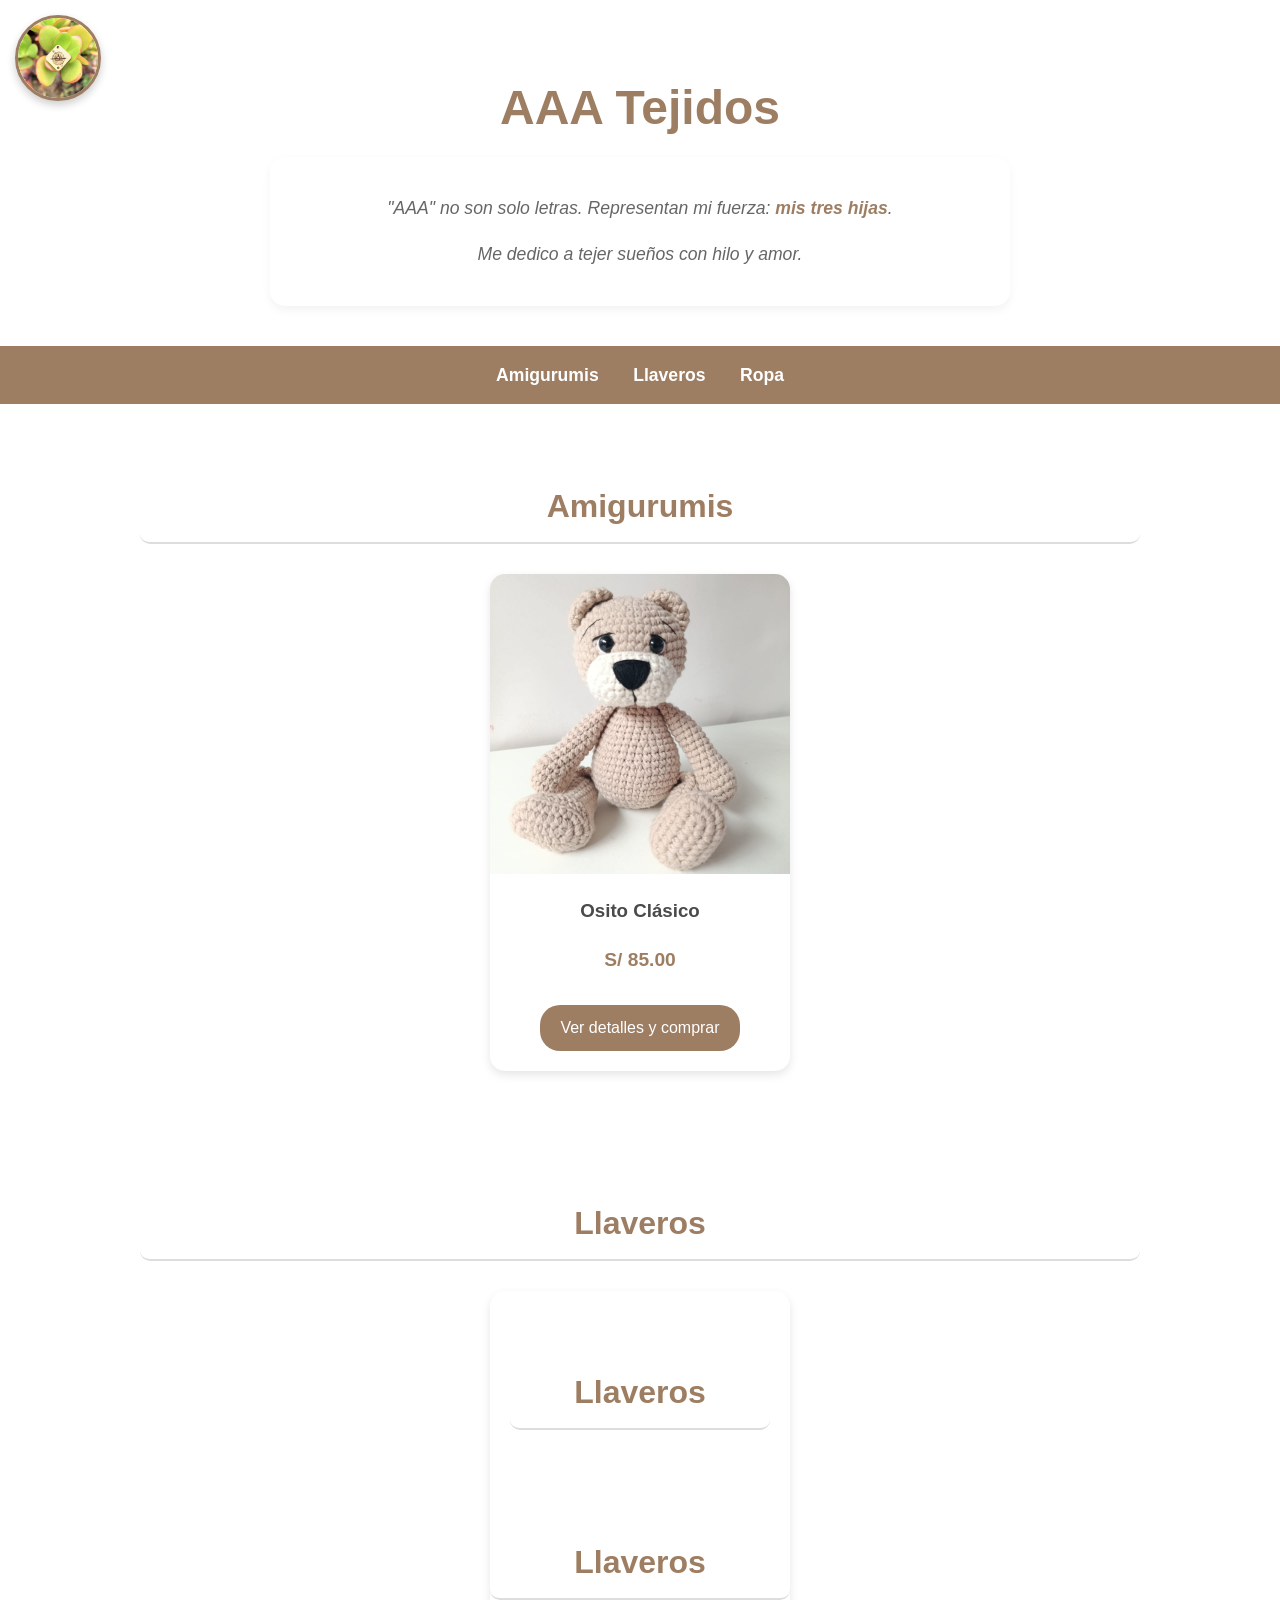
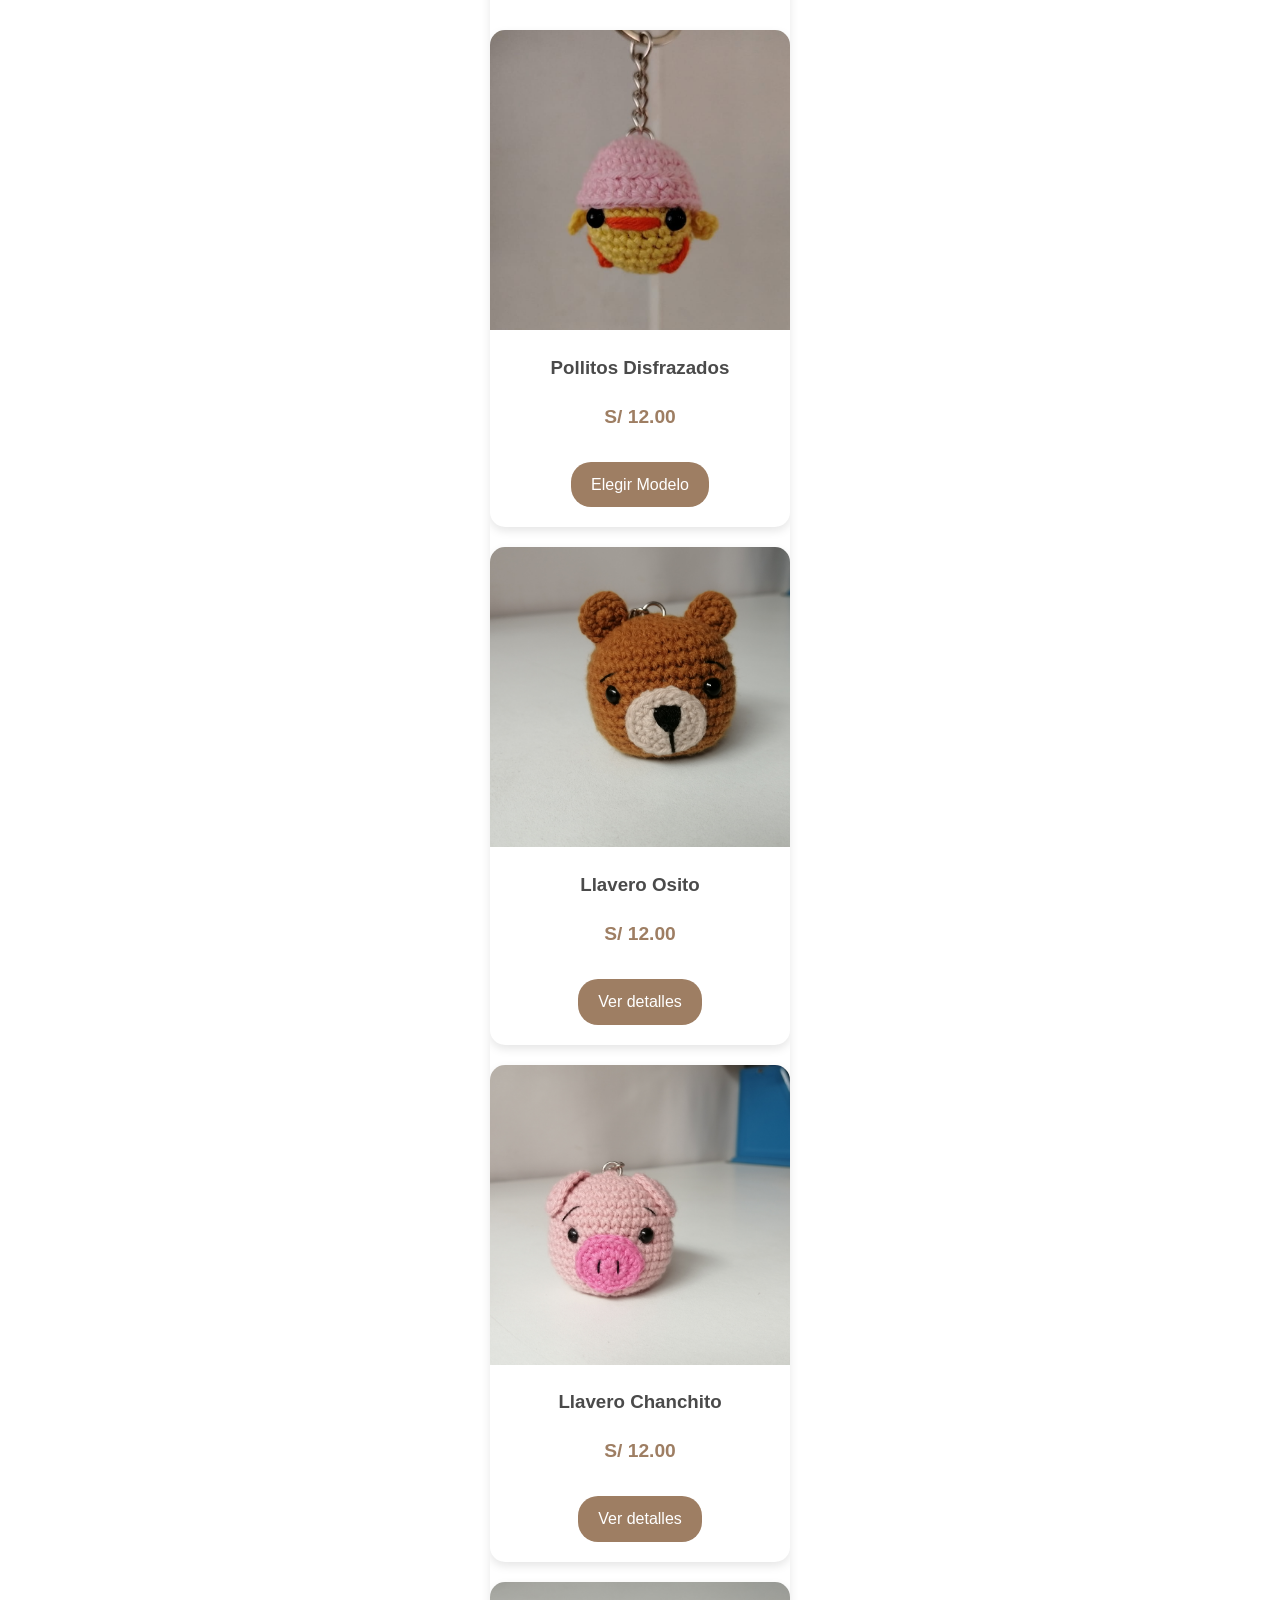
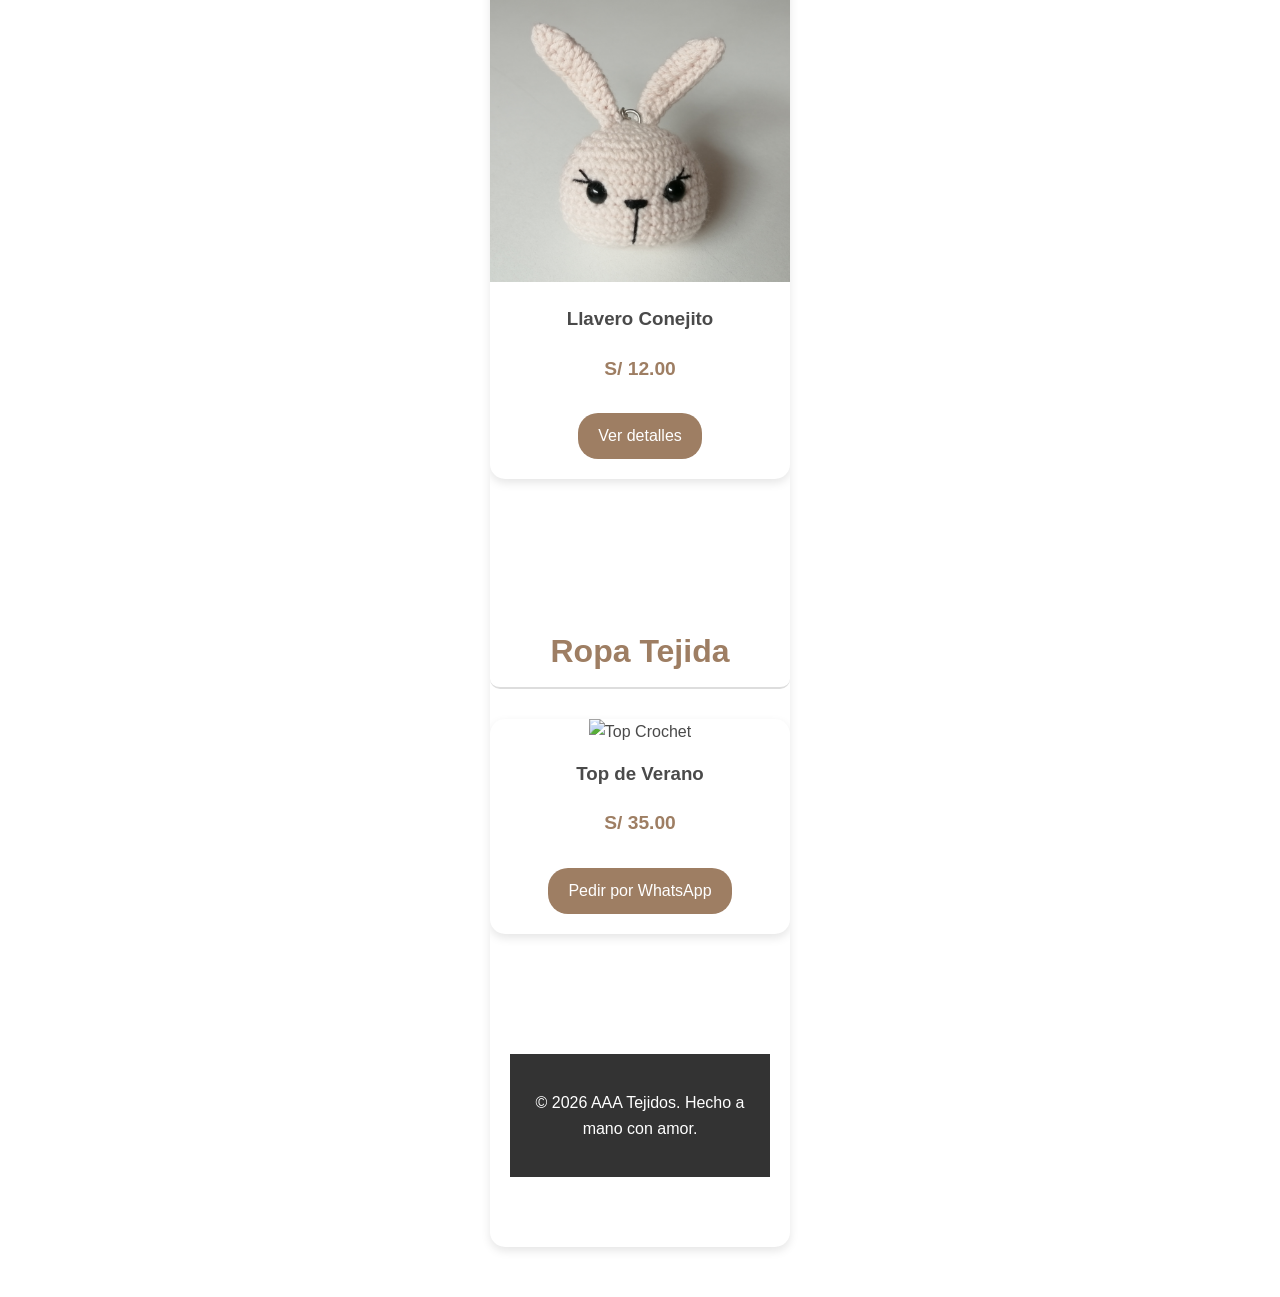
==== index.html @ 2da4986e "Add files via upload" ====
<!DOCTYPE html>
<html lang="es">
<head>
    <meta charset="UTF-8">
    <meta name="viewport" content="width=device-width, initial-scale=1.0">
    <title>AAA Tejidos | Amor en cada punto</title>
    <style>
        :root { --primario: #9e7e63; --texto: #4a4a4a; }
        
        body { 
            font-family: 'Helvetica Neue', Arial, sans-serif; 
            /* FONDO ACTUALIZADO A .jpg */
            background-image: url('fondo.jpg'); 
            background-attachment: fixed;
            background-size: cover;
            background-position: center;
            color: var(--texto); 
            margin: 0; 
            padding: 0; /* Padding 0 para la portada */
            line-height: 1.6; 
        }

        /* LOGO */
        .logo-flotante {
            position: absolute; top: 15px; left: 15px; width: 80px; height: 80px;
            border-radius: 50%; border: 3px solid var(--primario);
            box-shadow: 0 4px 8px rgba(0,0,0,0.2); z-index: 200; background-color: black;
        }
        @media (max-width: 600px) {
            .logo-flotante { position: relative; display: block; margin: 10px auto; top: 0; left: 0; }
        }

        header { text-align: center; padding: 60px 20px 40px 20px; background: rgba(255, 255, 255, 0.9); position: relative; }
        h1 { color: var(--primario); font-size: 3rem; margin-bottom: 10px; margin-top: 10px; }
        
        .historia { max-width: 700px; margin: 0 auto; font-size: 1.1rem; color: #666; font-style: italic; padding: 20px; background-color: white; border-radius: 15px; box-shadow: 0 4px 10px rgba(0,0,0,0.05); }
        .destacado { color: var(--primario); font-weight: bold; }

        nav { background-color: var(--primario); padding: 15px; text-align: center; position: sticky; top: 0; z-index: 100; }
        nav a { color: white; text-decoration: none; margin: 0 15px; font-size: 1.1rem; font-weight: bold; }

        .seccion { padding: 50px 20px; max-width: 1000px; margin: 0 auto; }
        .titulo-seccion { text-align: center; color: var(--primario); font-size: 2rem; margin-bottom: 30px; border-bottom: 2px solid #ddd; padding-bottom: 10px; background-color: rgba(255,255,255,0.8); border-radius: 10px; }

        .grid-productos { display: flex; flex-wrap: wrap; gap: 20px; justify-content: center; }

        .producto {
            background: white; border-radius: 15px; overflow: hidden; width: 300px;
            box-shadow: 0 4px 10px rgba(0,0,0,0.1); text-align: center; padding-bottom: 20px;
            transition: transform 0.3s;
        }
        .producto:hover { transform: translateY(-5px); }
        .producto img { width: 100%; height: 300px; object-fit: cover; cursor: pointer; }
        .producto h3 { margin: 15px 0 5px 0; }
        .precio { color: var(--primario); font-weight: bold; font-size: 1.2rem; }

        .btn-pedir {
            display: inline-block; background-color: var(--primario); color: white;
            padding: 10px 20px; border-radius: 20px; text-decoration: none; margin-top: 10px;
        }
        
        footer { background-color: #333; color: white; text-align: center; padding: 20px; margin-top: 50px; }
    </style>
</head>
<body>

    <header>
        <img src="logo.jpeg" alt="Logo AAA Tejidos" class="logo-flotante">

        <h1>AAA Tejidos</h1>
        <div class="historia">
            <p>"AAA" no son solo letras. Representan mi fuerza: <span class="destacado">mis tres hijas</span>.</p>
            <p>Me dedico a tejer sueños con hilo y amor.</p>
        </div>
    </header>

    <nav>
        <a href="#amigurumis">Amigurumis</a>
        <a href="#llaveros">Llaveros</a>
        <a href="#ropa">Ropa</a>
    </nav>

    <section id="amigurumis" class="seccion">
        <h2 class="titulo-seccion">Amigurumis</h2>
        <div class="grid-productos">
            <div class="producto">
                <a href="osito.html" target="_blank">
                    <img src="foto1.jpeg" alt="Osito Clásico">
                </a>
                <h3>Osito Clásico</h3>
                <p class="precio">S/ 85.00</p>
                <a href="osito.html" target="_blank" class="btn-pedir">Ver detalles y comprar</a>
            </div>
        </div>
    </section>

    <section id="llaveros" class="seccion">
        <h2 class="titulo-seccion">Llaveros</h2>
        <div class="grid-productos">
            <div class="producto">
                <section id="llaveros" class="seccion">
        <h2 class="titulo-seccion">Llaveros</h2>
        <div class="grid-productos">
            
            <section id="llaveros" class="seccion">
        <h2 class="titulo-seccion">Llaveros</h2>
        <div class="grid-productos">
            
            <div class="producto">
                <a href="pollito.html" target="_blank">
                    <img src="pollito1.jpeg" alt="Llaveros Pollitos">
                </a>
                <h3>Pollitos Disfrazados</h3>
                <p class="precio">S/ 12.00</p>
                <a href="pollito.html" target="_blank" class="btn-pedir">Elegir Modelo</a>
            </div>

            <div class="producto">
                <a href="ositollavero.html" target="_blank">
                    <img src="ositollavero1.jpg" alt="Llavero Osito">
                </a>
                <h3>Llavero Osito</h3>
                <p class="precio">S/ 12.00</p>
                <a href="ositollavero.html" target="_blank" class="btn-pedir">Ver detalles</a>
            </div>

            <div class="producto">
                <a href="llaverochanchito.html" target="_blank">
                    <img src="llaverochanchito1.jpg" alt="Llavero Chanchito">
                </a>
                <h3>Llavero Chanchito</h3>
                <p class="precio">S/ 12.00</p>
                <a href="llaverochanchito.html" target="_blank" class="btn-pedir">Ver detalles</a>
            </div>

            <div class="producto">
                <a href="llaveroconejito.html" target="_blank">
                    <img src="llaveroconejito1.jpg" alt="Llavero Conejito">
                </a>
                <h3>Llavero Conejito</h3>
                <p class="precio">S/ 12.00</p>
                <a href="llaveroconejito.html" target="_blank" class="btn-pedir">Ver detalles</a>
            </div>

        </div>
    </section>

    <section id="ropa" class="seccion">
        <h2 class="titulo-seccion">Ropa Tejida</h2>
        <div class="grid-productos">
            <div class="producto">
                <img src="ropa1.jpeg" alt="Top Crochet">
                <h3>Top de Verano</h3>
                <p class="precio">S/ 35.00</p>
                <a href="https://api.whatsapp.com/send?phone=51962318592&text=Hola,%20me%20interesa%20la%20ropa" class="btn-pedir">Pedir por WhatsApp</a>
            </div>
        </div>
    </section>

    <footer>
        <p>&copy; 2026 AAA Tejidos. Hecho a mano con amor.</p>
    </footer>

</body>
</html>
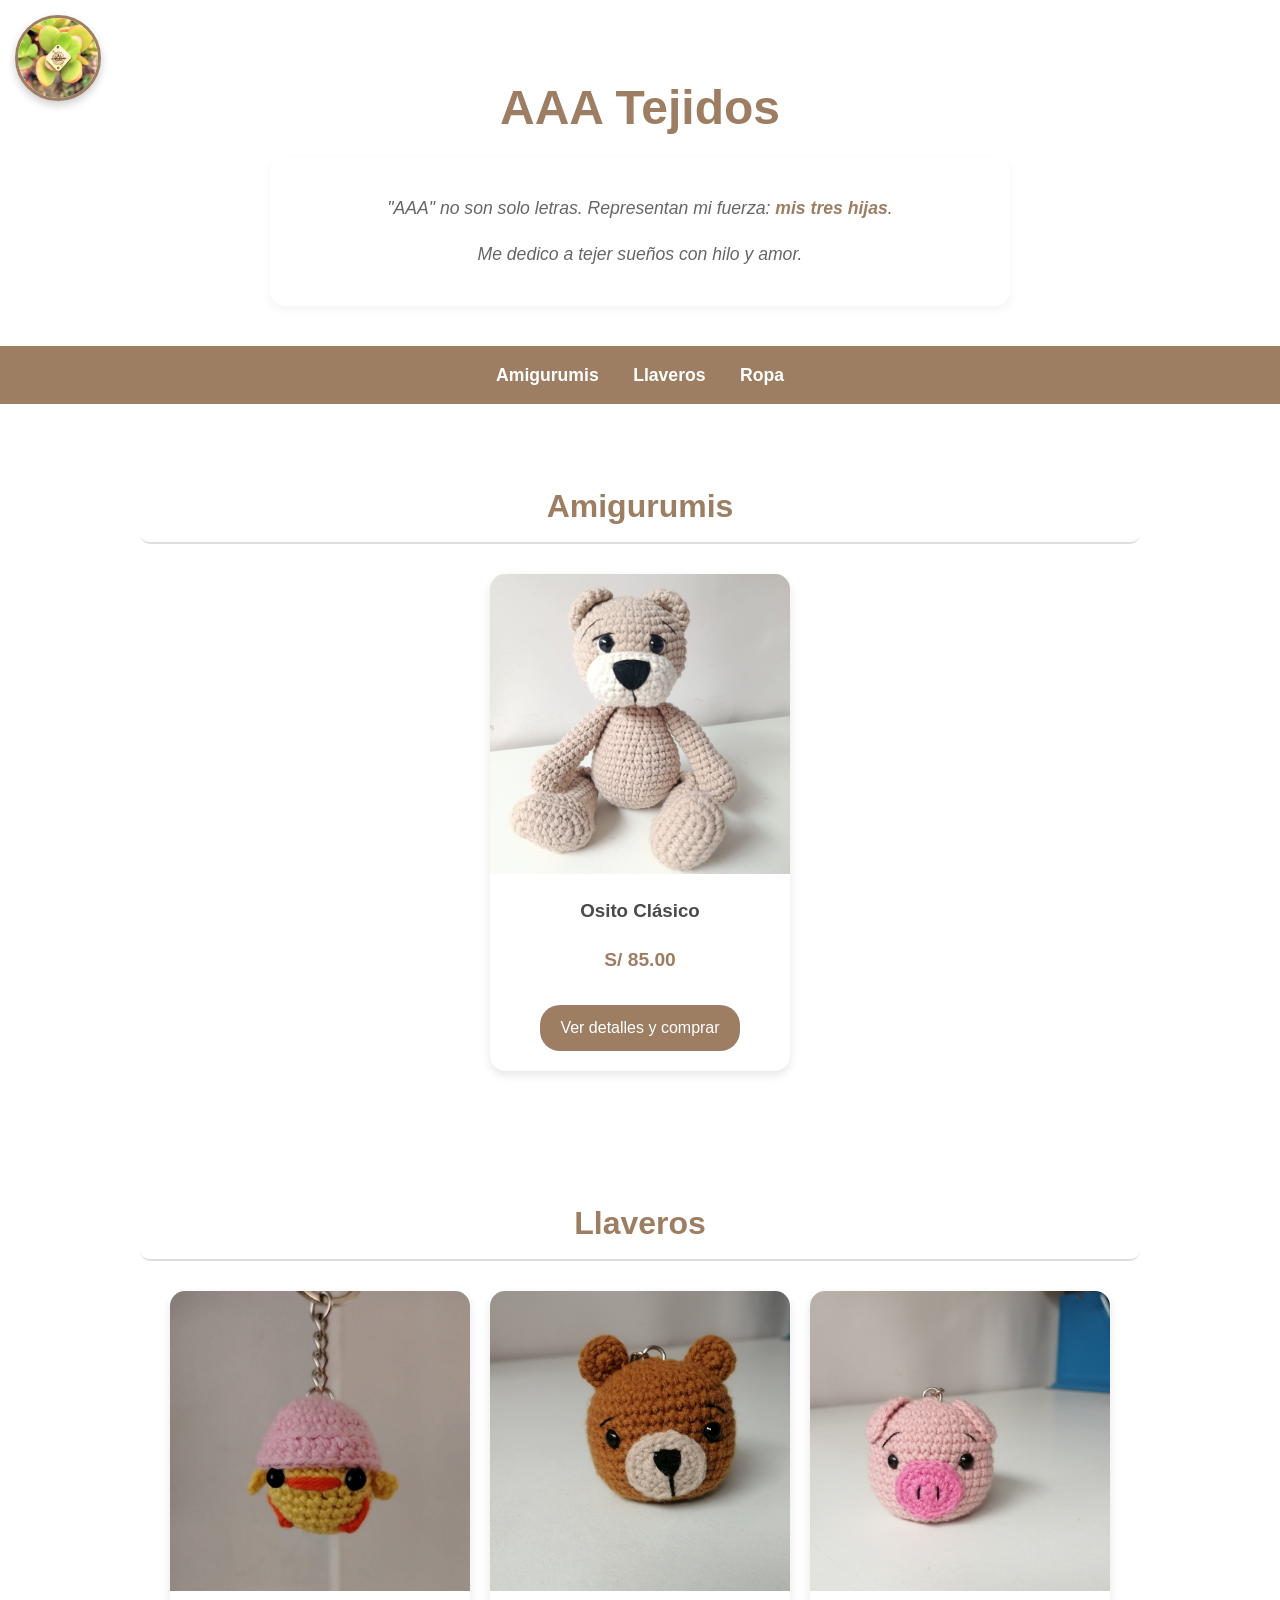
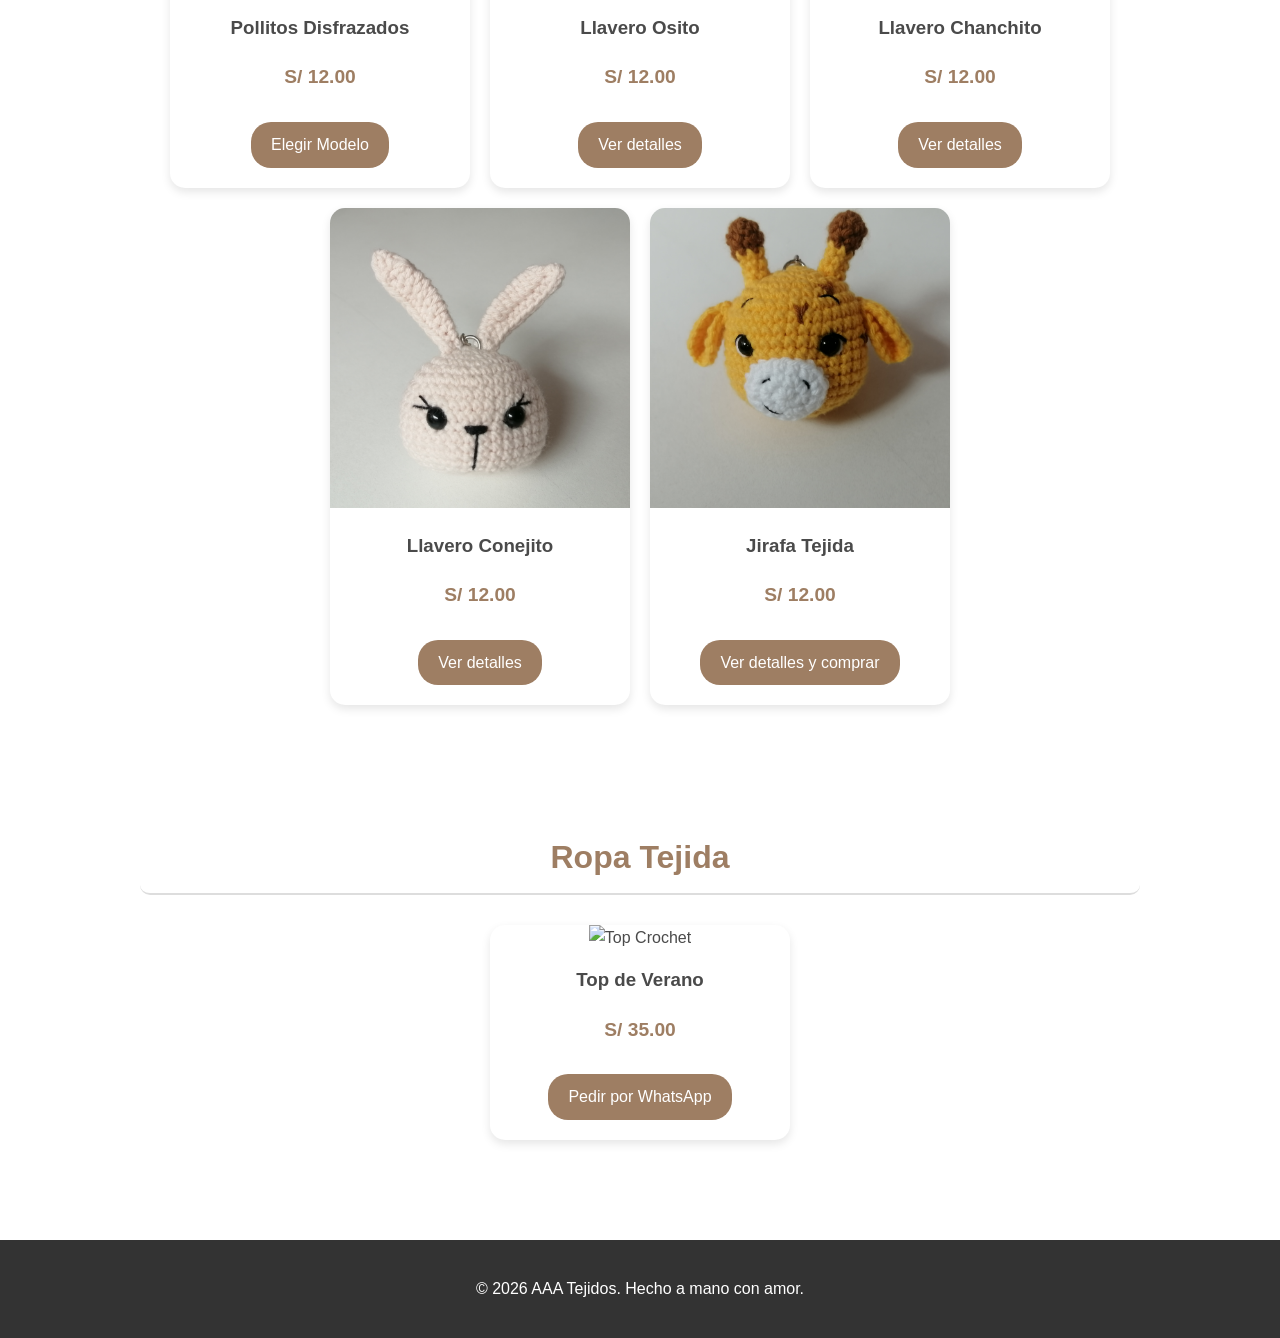
==== commit 6e65b22b: "Add files via upload" ====
--- a/index.html
+++ b/index.html
@@ -9,14 +9,13 @@
         
         body { 
             font-family: 'Helvetica Neue', Arial, sans-serif; 
-            /* FONDO ACTUALIZADO A .jpg */
             background-image: url('fondo.jpg'); 
             background-attachment: fixed;
             background-size: cover;
             background-position: center;
             color: var(--texto); 
             margin: 0; 
-            padding: 0; /* Padding 0 para la portada */
+            padding: 0;
             line-height: 1.6; 
         }
 
@@ -97,14 +96,6 @@
     <section id="llaveros" class="seccion">
         <h2 class="titulo-seccion">Llaveros</h2>
         <div class="grid-productos">
-            <div class="producto">
-                <section id="llaveros" class="seccion">
-        <h2 class="titulo-seccion">Llaveros</h2>
-        <div class="grid-productos">
-            
-            <section id="llaveros" class="seccion">
-        <h2 class="titulo-seccion">Llaveros</h2>
-        <div class="grid-productos">
             
             <div class="producto">
                 <a href="pollito.html" target="_blank">
@@ -142,6 +133,15 @@
                 <a href="llaveroconejito.html" target="_blank" class="btn-pedir">Ver detalles</a>
             </div>
 
+            <div class="producto">
+                <a href="jirafa.html" target="_blank">
+                    <img src="jirafa1.jpg" alt="Jirafa Tejida">
+                </a>
+                <h3>Jirafa Tejida</h3>
+                <p class="precio">S/ 12.00</p>
+                <a href="jirafa.html" target="_blank" class="btn-pedir">Ver detalles y comprar</a>
+            </div>
+
         </div>
     </section>
 
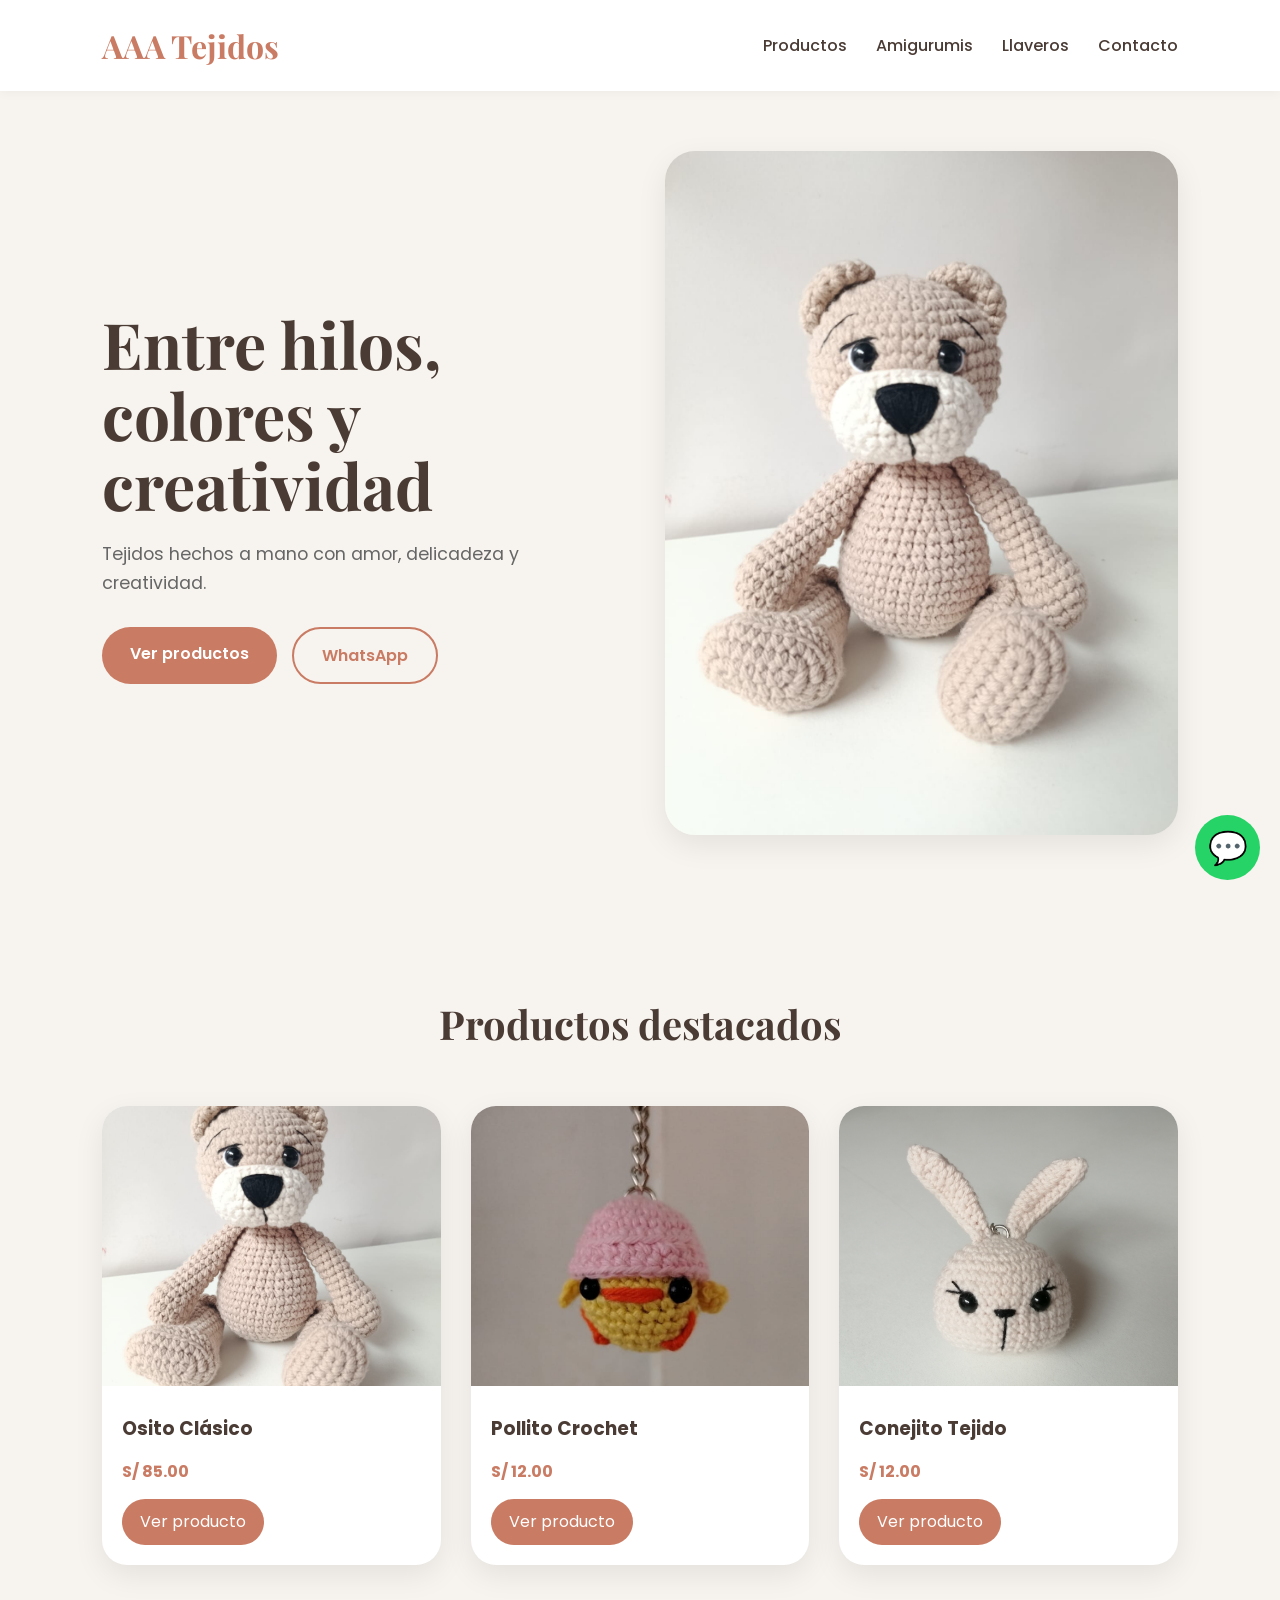
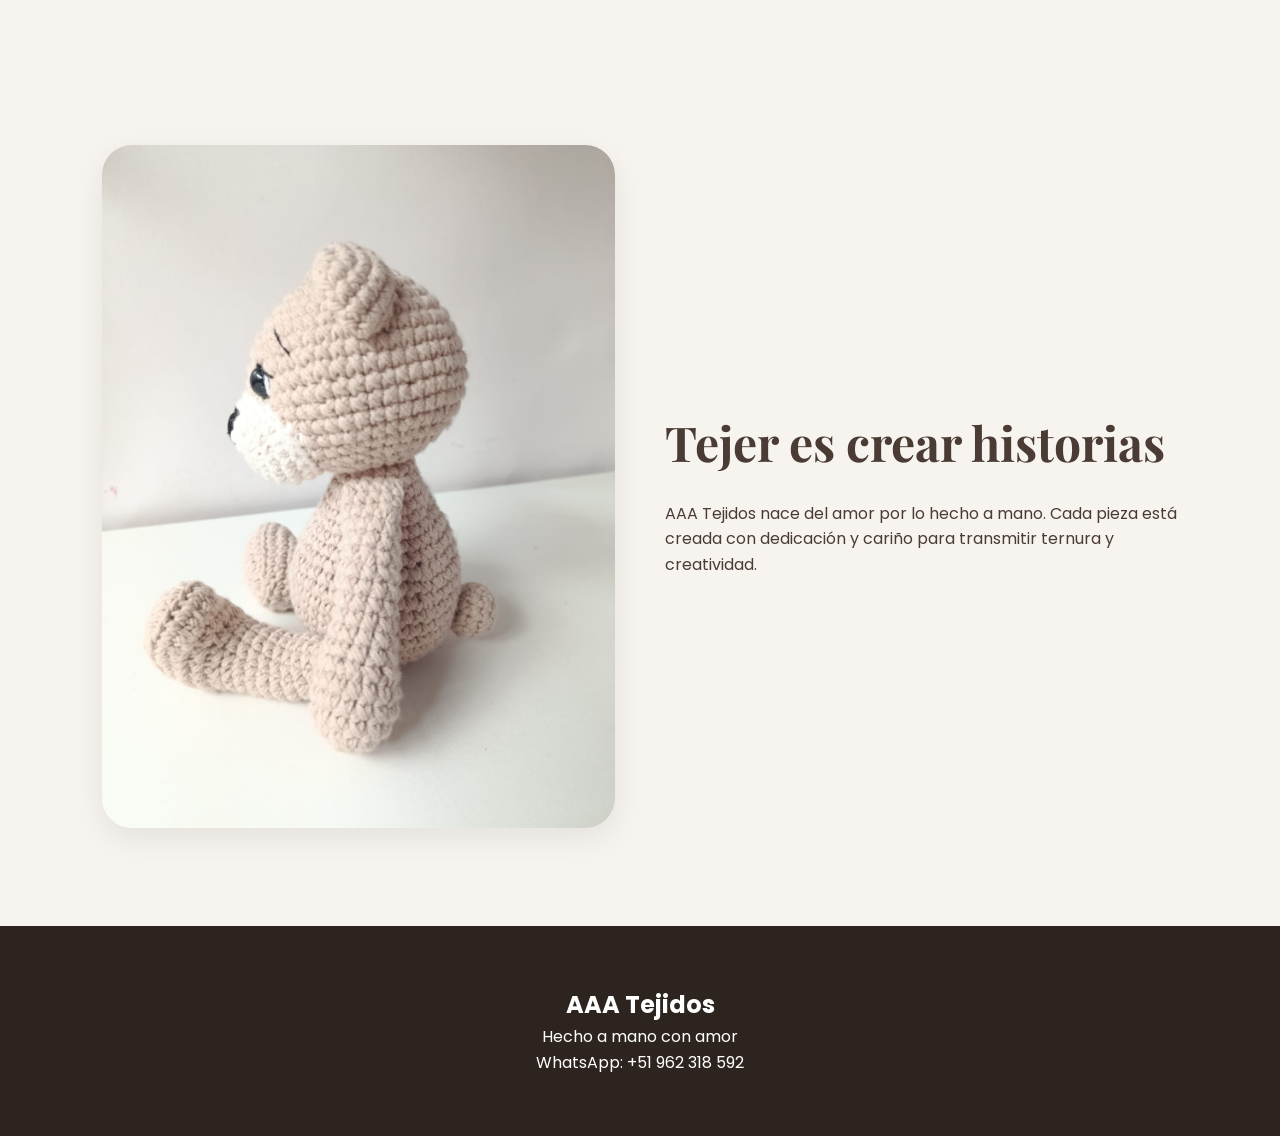
==== commit 93a2270f: "Update index.html Nueva homepage premium" ====
--- a/index.html
+++ b/index.html
@@ -1,165 +1,184 @@
 <!DOCTYPE html>
 <html lang="es">
+
 <head>
-    <meta charset="UTF-8">
-    <meta name="viewport" content="width=device-width, initial-scale=1.0">
-    <title>AAA Tejidos | Amor en cada punto</title>
-    <style>
-        :root { --primario: #9e7e63; --texto: #4a4a4a; }
-        
-        body { 
-            font-family: 'Helvetica Neue', Arial, sans-serif; 
-            background-image: url('fondo.jpg'); 
-            background-attachment: fixed;
-            background-size: cover;
-            background-position: center;
-            color: var(--texto); 
-            margin: 0; 
-            padding: 0;
-            line-height: 1.6; 
-        }
+<meta charset="UTF-8">
+<meta name="viewport" content="width=device-width, initial-scale=1.0">
 
-        /* LOGO */
-        .logo-flotante {
-            position: absolute; top: 15px; left: 15px; width: 80px; height: 80px;
-            border-radius: 50%; border: 3px solid var(--primario);
-            box-shadow: 0 4px 8px rgba(0,0,0,0.2); z-index: 200; background-color: black;
-        }
-        @media (max-width: 600px) {
-            .logo-flotante { position: relative; display: block; margin: 10px auto; top: 0; left: 0; }
-        }
+<title>AAA Tejidos</title>
 
-        header { text-align: center; padding: 60px 20px 40px 20px; background: rgba(255, 255, 255, 0.9); position: relative; }
-        h1 { color: var(--primario); font-size: 3rem; margin-bottom: 10px; margin-top: 10px; }
-        
-        .historia { max-width: 700px; margin: 0 auto; font-size: 1.1rem; color: #666; font-style: italic; padding: 20px; background-color: white; border-radius: 15px; box-shadow: 0 4px 10px rgba(0,0,0,0.05); }
-        .destacado { color: var(--primario); font-weight: bold; }
+<link rel="stylesheet" href="style.css">
 
-        nav { background-color: var(--primario); padding: 15px; text-align: center; position: sticky; top: 0; z-index: 100; }
-        nav a { color: white; text-decoration: none; margin: 0 15px; font-size: 1.1rem; font-weight: bold; }
+</head>
 
-        .seccion { padding: 50px 20px; max-width: 1000px; margin: 0 auto; }
-        .titulo-seccion { text-align: center; color: var(--primario); font-size: 2rem; margin-bottom: 30px; border-bottom: 2px solid #ddd; padding-bottom: 10px; background-color: rgba(255,255,255,0.8); border-radius: 10px; }
-
-        .grid-productos { display: flex; flex-wrap: wrap; gap: 20px; justify-content: center; }
-
-        .producto {
-            background: white; border-radius: 15px; overflow: hidden; width: 300px;
-            box-shadow: 0 4px 10px rgba(0,0,0,0.1); text-align: center; padding-bottom: 20px;
-            transition: transform 0.3s;
-        }
-        .producto:hover { transform: translateY(-5px); }
-        .producto img { width: 100%; height: 300px; object-fit: cover; cursor: pointer; }
-        .producto h3 { margin: 15px 0 5px 0; }
-        .precio { color: var(--primario); font-weight: bold; font-size: 1.2rem; }
-
-        .btn-pedir {
-            display: inline-block; background-color: var(--primario); color: white;
-            padding: 10px 20px; border-radius: 20px; text-decoration: none; margin-top: 10px;
-        }
-        
-        footer { background-color: #333; color: white; text-align: center; padding: 20px; margin-top: 50px; }
-    </style>
-</head>
 <body>
 
-    <header>
-        <img src="logo.jpeg" alt="Logo AAA Tejidos" class="logo-flotante">
+<header>
 
-        <h1>AAA Tejidos</h1>
-        <div class="historia">
-            <p>"AAA" no son solo letras. Representan mi fuerza: <span class="destacado">mis tres hijas</span>.</p>
-            <p>Me dedico a tejer sueños con hilo y amor.</p>
-        </div>
-    </header>
+<div class="logo">
+AAA Tejidos
+</div>
 
-    <nav>
-        <a href="#amigurumis">Amigurumis</a>
-        <a href="#llaveros">Llaveros</a>
-        <a href="#ropa">Ropa</a>
-    </nav>
+<nav>
+<a href="#productos">Productos</a>
+<a href="#amigurumis">Amigurumis</a>
+<a href="#llaveros">Llaveros</a>
+<a href="#contacto">Contacto</a>
+</nav>
 
-    <section id="amigurumis" class="seccion">
-        <h2 class="titulo-seccion">Amigurumis</h2>
-        <div class="grid-productos">
-            <div class="producto">
-                <a href="osito.html" target="_blank">
-                    <img src="foto1.jpeg" alt="Osito Clásico">
-                </a>
-                <h3>Osito Clásico</h3>
-                <p class="precio">S/ 85.00</p>
-                <a href="osito.html" target="_blank" class="btn-pedir">Ver detalles y comprar</a>
-            </div>
-        </div>
-    </section>
+</header>
 
-    <section id="llaveros" class="seccion">
-        <h2 class="titulo-seccion">Llaveros</h2>
-        <div class="grid-productos">
-            
-            <div class="producto">
-                <a href="pollito.html" target="_blank">
-                    <img src="pollito1.jpeg" alt="Llaveros Pollitos">
-                </a>
-                <h3>Pollitos Disfrazados</h3>
-                <p class="precio">S/ 12.00</p>
-                <a href="pollito.html" target="_blank" class="btn-pedir">Elegir Modelo</a>
-            </div>
+<section class="hero">
 
-            <div class="producto">
-                <a href="ositollavero.html" target="_blank">
-                    <img src="ositollavero1.jpg" alt="Llavero Osito">
-                </a>
-                <h3>Llavero Osito</h3>
-                <p class="precio">S/ 12.00</p>
-                <a href="ositollavero.html" target="_blank" class="btn-pedir">Ver detalles</a>
-            </div>
+<div class="hero-text">
 
-            <div class="producto">
-                <a href="llaverochanchito.html" target="_blank">
-                    <img src="llaverochanchito1.jpg" alt="Llavero Chanchito">
-                </a>
-                <h3>Llavero Chanchito</h3>
-                <p class="precio">S/ 12.00</p>
-                <a href="llaverochanchito.html" target="_blank" class="btn-pedir">Ver detalles</a>
-            </div>
+<h1>
+Entre hilos,<br>
+colores y creatividad
+</h1>
 
-            <div class="producto">
-                <a href="llaveroconejito.html" target="_blank">
-                    <img src="llaveroconejito1.jpg" alt="Llavero Conejito">
-                </a>
-                <h3>Llavero Conejito</h3>
-                <p class="precio">S/ 12.00</p>
-                <a href="llaveroconejito.html" target="_blank" class="btn-pedir">Ver detalles</a>
-            </div>
+<p>
+Tejidos hechos a mano con amor, delicadeza y creatividad.
+</p>
 
-            <div class="producto">
-                <a href="jirafa.html" target="_blank">
-                    <img src="jirafa1.jpg" alt="Jirafa Tejida">
-                </a>
-                <h3>Jirafa Tejida</h3>
-                <p class="precio">S/ 12.00</p>
-                <a href="jirafa.html" target="_blank" class="btn-pedir">Ver detalles y comprar</a>
-            </div>
+<div class="btns">
 
-        </div>
-    </section>
+<a href="#productos" class="btn btn-primary">
+Ver productos
+</a>
 
-    <section id="ropa" class="seccion">
-        <h2 class="titulo-seccion">Ropa Tejida</h2>
-        <div class="grid-productos">
-            <div class="producto">
-                <img src="ropa1.jpeg" alt="Top Crochet">
-                <h3>Top de Verano</h3>
-                <p class="precio">S/ 35.00</p>
-                <a href="https://api.whatsapp.com/send?phone=51962318592&text=Hola,%20me%20interesa%20la%20ropa" class="btn-pedir">Pedir por WhatsApp</a>
-            </div>
-        </div>
-    </section>
+<a
+href="https://api.whatsapp.com/send?phone=51962318592"
+class="btn btn-secondary">
+WhatsApp
+</a>
 
-    <footer>
-        <p>&copy; 2026 AAA Tejidos. Hecho a mano con amor.</p>
-    </footer>
+</div>
+
+</div>
+
+<div>
+<img src="foto1.jpeg" alt="">
+</div>
+
+</section>
+
+<section class="section" id="productos">
+
+<h2 class="section-title">
+Productos destacados
+</h2>
+
+<div class="products">
+
+<div class="card">
+
+<img src="foto1.jpeg">
+
+<div class="card-content">
+
+<h3>Osito Clásico</h3>
+
+<div class="price">
+S/ 85.00
+</div>
+
+<a href="Osito.html">
+Ver producto
+</a>
+
+</div>
+
+</div>
+
+<div class="card">
+
+<img src="pollito1.jpeg">
+
+<div class="card-content">
+
+<h3>Pollito Crochet</h3>
+
+<div class="price">
+S/ 12.00
+</div>
+
+<a href="pollito.html">
+Ver producto
+</a>
+
+</div>
+
+</div>
+
+<div class="card">
+
+<img src="llaveroconejito1.jpg">
+
+<div class="card-content">
+
+<h3>Conejito Tejido</h3>
+
+<div class="price">
+S/ 12.00
+</div>
+
+<a href="llaveroconejito.html">
+Ver producto
+</a>
+
+</div>
+
+</div>
+
+</div>
+
+</section>
+
+<section class="section">
+
+<div class="about">
+
+<div>
+<img src="foto2.jpeg">
+</div>
+
+<div class="about-text">
+
+<h2>
+Tejer es crear historias
+</h2>
+
+<p>
+AAA Tejidos nace del amor por lo hecho a mano.
+Cada pieza está creada con dedicación y cariño para transmitir ternura y creatividad.
+</p>
+
+</div>
+
+</div>
+
+</section>
+
+<footer id="contacto">
+
+<h2>AAA Tejidos</h2>
+
+<p>
+Hecho a mano con amor
+</p>
+
+<p>
+WhatsApp: +51 962 318 592
+</p>
+
+</footer>
+
+<a
+class="whatsapp"
+href="https://api.whatsapp.com/send?phone=51962318592">
+💬
+</a>
 
 </body>
-</html>+</html>
--- a/style.css
+++ b/style.css
@@ -0,0 +1,229 @@
+@import url('https://fonts.googleapis.com/css2?family=Playfair+Display:wght@500;700&family=Poppins:wght@300;400;500;600&display=swap');
+
+:root{
+    --bg:#f7f3ee;
+    --white:#ffffff;
+    --primary:#c97b63;
+    --text:#4a3b34;
+    --soft:#efe6de;
+    --shadow:0 10px 30px rgba(0,0,0,0.08);
+}
+
+*{
+    margin:0;
+    padding:0;
+    box-sizing:border-box;
+}
+
+body{
+    font-family:'Poppins',sans-serif;
+    background:var(--bg);
+    color:var(--text);
+    line-height:1.6;
+}
+
+header{
+    background:white;
+    padding:20px 8%;
+    display:flex;
+    justify-content:space-between;
+    align-items:center;
+    position:sticky;
+    top:0;
+    z-index:999;
+    box-shadow:0 2px 10px rgba(0,0,0,0.04);
+}
+
+.logo{
+    font-family:'Playfair Display',serif;
+    font-size:2rem;
+    color:var(--primary);
+    font-weight:700;
+}
+
+nav a{
+    margin-left:25px;
+    text-decoration:none;
+    color:var(--text);
+    font-weight:500;
+    transition:0.3s;
+}
+
+nav a:hover{
+    color:var(--primary);
+}
+
+.hero{
+    min-height:90vh;
+    display:grid;
+    grid-template-columns:1fr 1fr;
+    align-items:center;
+    padding:60px 8%;
+    gap:50px;
+}
+
+.hero-text h1{
+    font-family:'Playfair Display',serif;
+    font-size:4rem;
+    line-height:1.1;
+    margin-bottom:20px;
+}
+
+.hero-text p{
+    font-size:1.1rem;
+    margin-bottom:30px;
+    color:#666;
+}
+
+.btns{
+    display:flex;
+    gap:15px;
+}
+
+.btn{
+    padding:14px 28px;
+    border-radius:50px;
+    text-decoration:none;
+    font-weight:600;
+    transition:0.3s;
+}
+
+.btn-primary{
+    background:var(--primary);
+    color:white;
+}
+
+.btn-secondary{
+    border:2px solid var(--primary);
+    color:var(--primary);
+}
+
+.hero img{
+    width:100%;
+    border-radius:30px;
+    box-shadow:var(--shadow);
+}
+
+.section{
+    padding:90px 8%;
+}
+
+.section-title{
+    text-align:center;
+    font-family:'Playfair Display',serif;
+    font-size:2.5rem;
+    margin-bottom:50px;
+}
+
+.products{
+    display:grid;
+    grid-template-columns:repeat(auto-fit,minmax(250px,1fr));
+    gap:30px;
+}
+
+.card{
+    background:white;
+    border-radius:25px;
+    overflow:hidden;
+    box-shadow:var(--shadow);
+    transition:0.3s;
+}
+
+.card:hover{
+    transform:translateY(-10px);
+}
+
+.card img{
+    width:100%;
+    height:280px;
+    object-fit:cover;
+}
+
+.card-content{
+    padding:20px;
+}
+
+.price{
+    color:var(--primary);
+    font-weight:700;
+    margin:15px 0;
+}
+
+.card-content a{
+    background:var(--primary);
+    color:white;
+    text-decoration:none;
+    padding:10px 18px;
+    border-radius:30px;
+    display:inline-block;
+}
+
+.about{
+    display:grid;
+    grid-template-columns:1fr 1fr;
+    gap:50px;
+    align-items:center;
+}
+
+.about img{
+    width:100%;
+    border-radius:30px;
+    box-shadow:var(--shadow);
+}
+
+.about-text h2{
+    font-family:'Playfair Display',serif;
+    font-size:3rem;
+    margin-bottom:20px;
+}
+
+footer{
+    background:#2d2420;
+    color:white;
+    text-align:center;
+    padding:60px 8%;
+}
+
+.whatsapp{
+    position:fixed;
+    bottom:20px;
+    right:20px;
+    width:65px;
+    height:65px;
+    background:#25d366;
+    border-radius:50%;
+    display:flex;
+    align-items:center;
+    justify-content:center;
+    text-decoration:none;
+    color:white;
+    font-size:2rem;
+}
+
+@media(max-width:900px){
+
+.hero,
+.about{
+grid-template-columns:1fr;
+}
+
+.hero-text h1{
+font-size:3rem;
+}
+
+header{
+flex-direction:column;
+gap:20px;
+}
+
+nav{
+display:flex;
+flex-wrap:wrap;
+justify-content:center;
+}
+
+nav a{
+margin:10px;
+}
+
+}
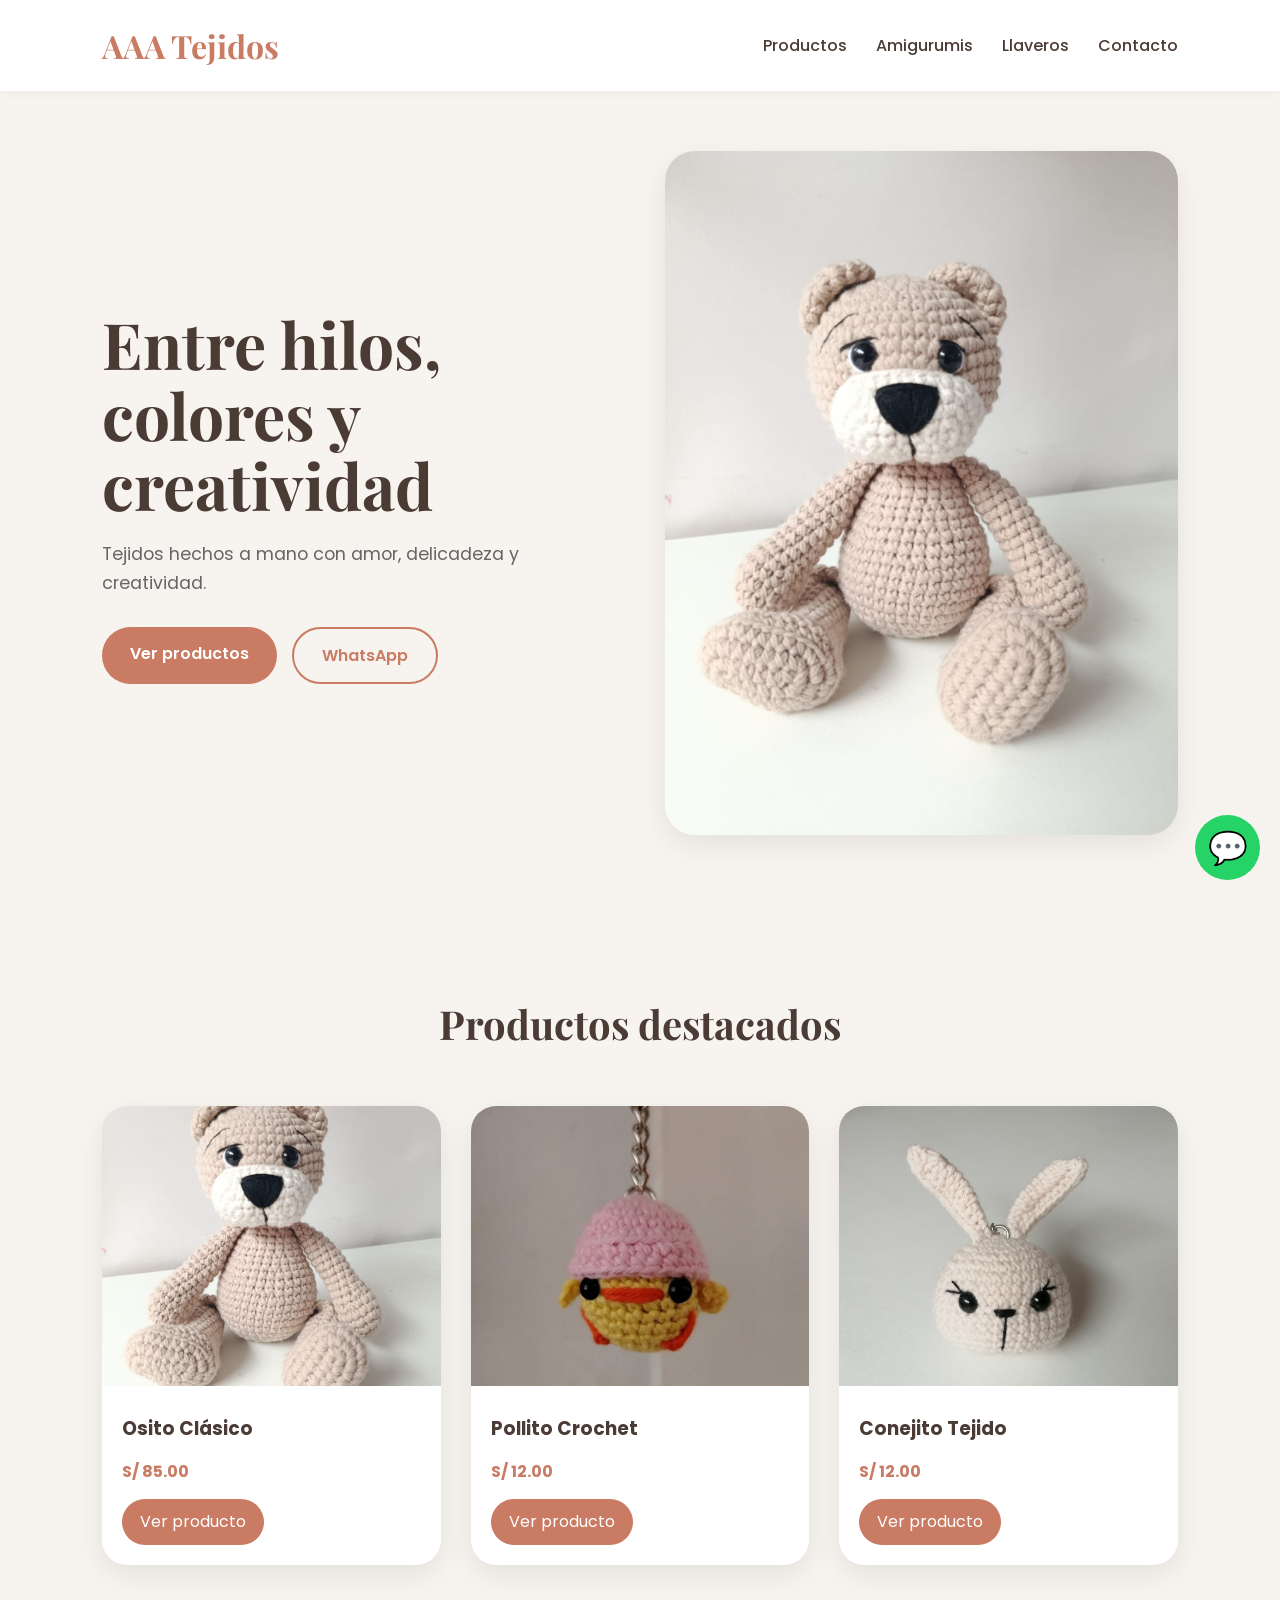
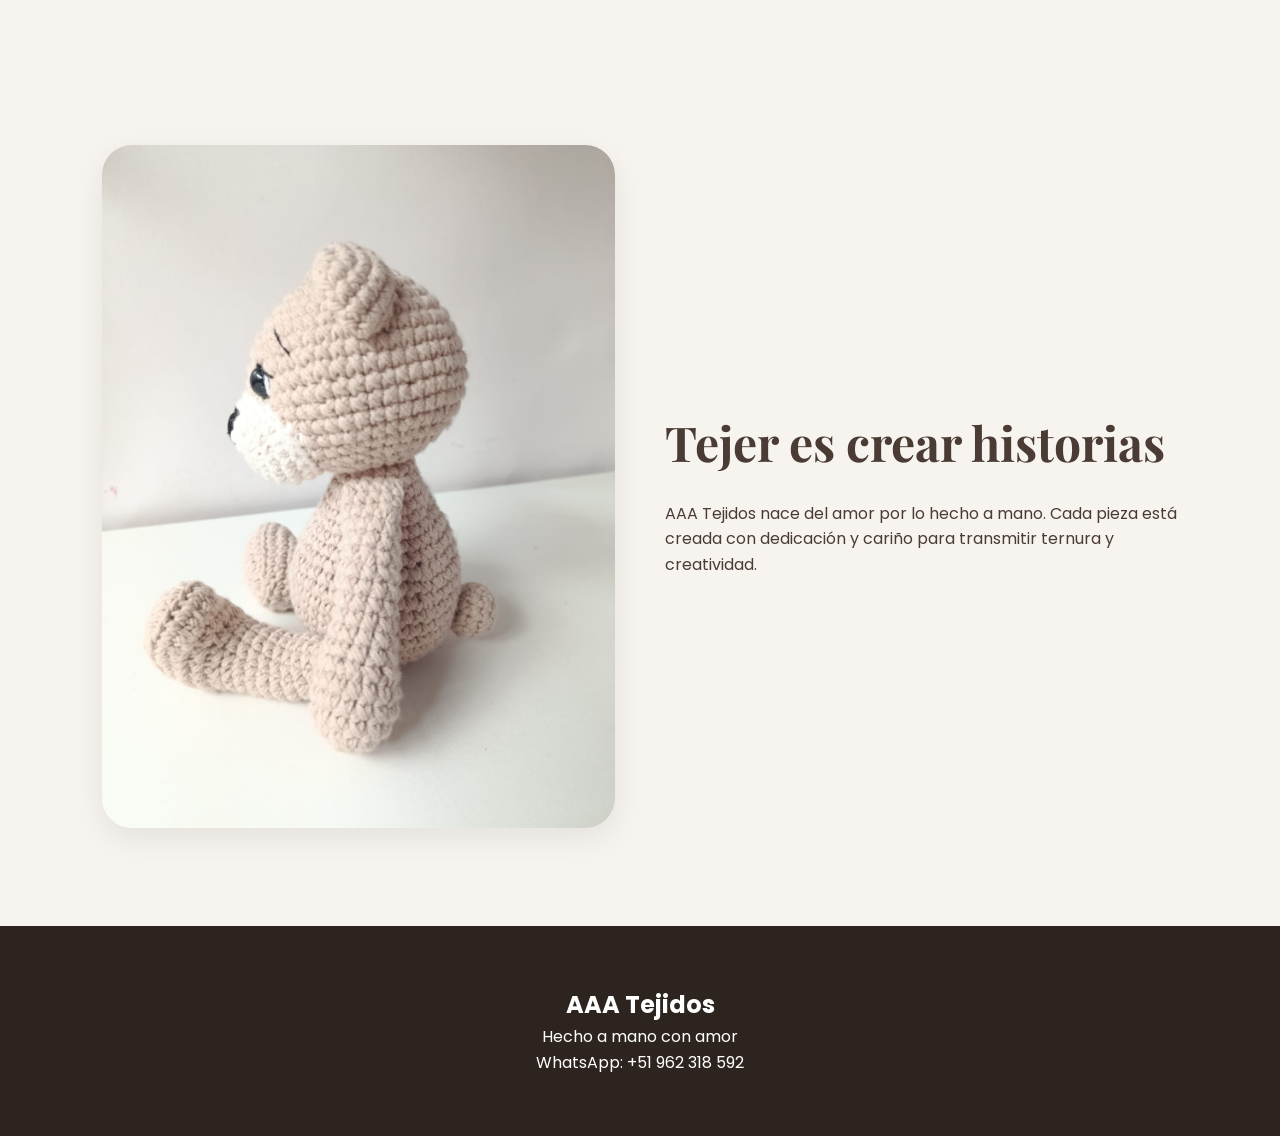
==== commit 2a87a667: "Update index.html" ====
--- a/index.html
+++ b/index.html
@@ -7,7 +7,7 @@
 
 <title>AAA Tejidos</title>
 
-<link rel="stylesheet" href="style.css">
+<link rel="stylesheet" href="style.css?v=99">
 
 </head>
 
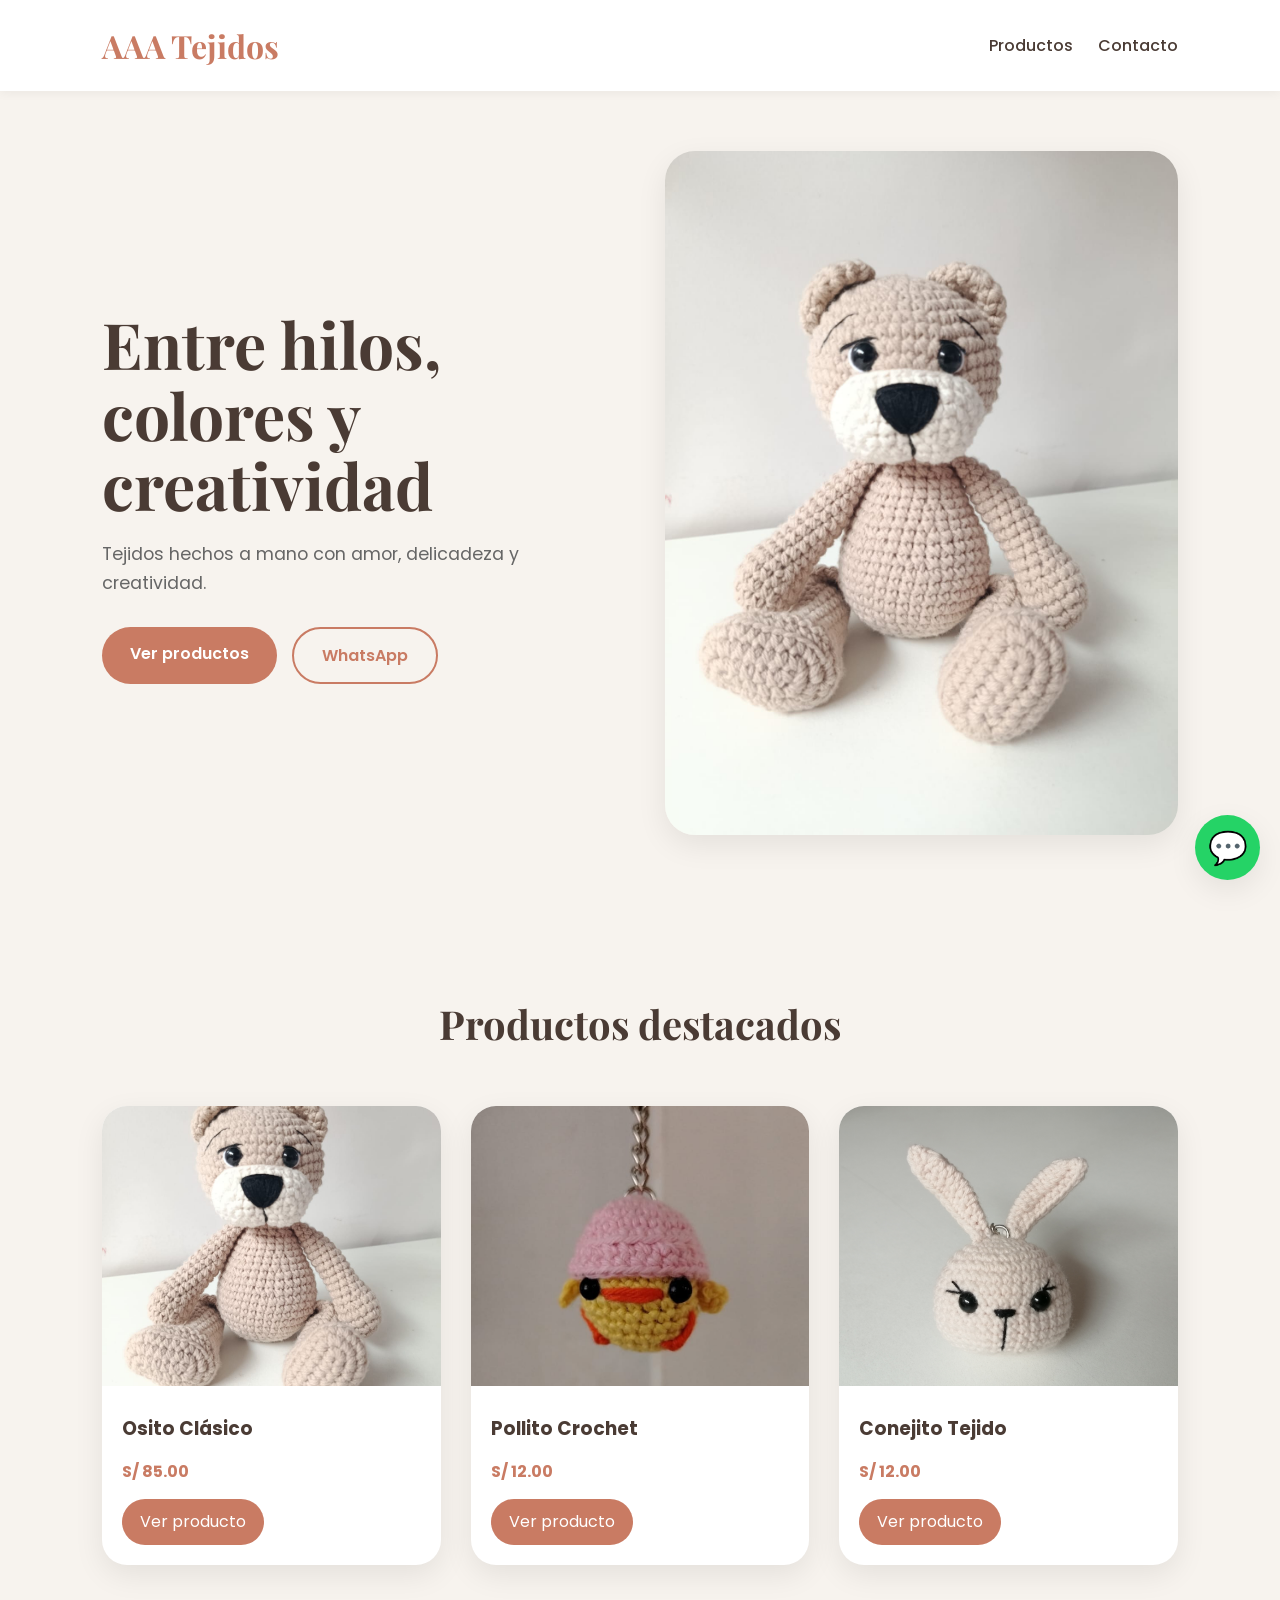
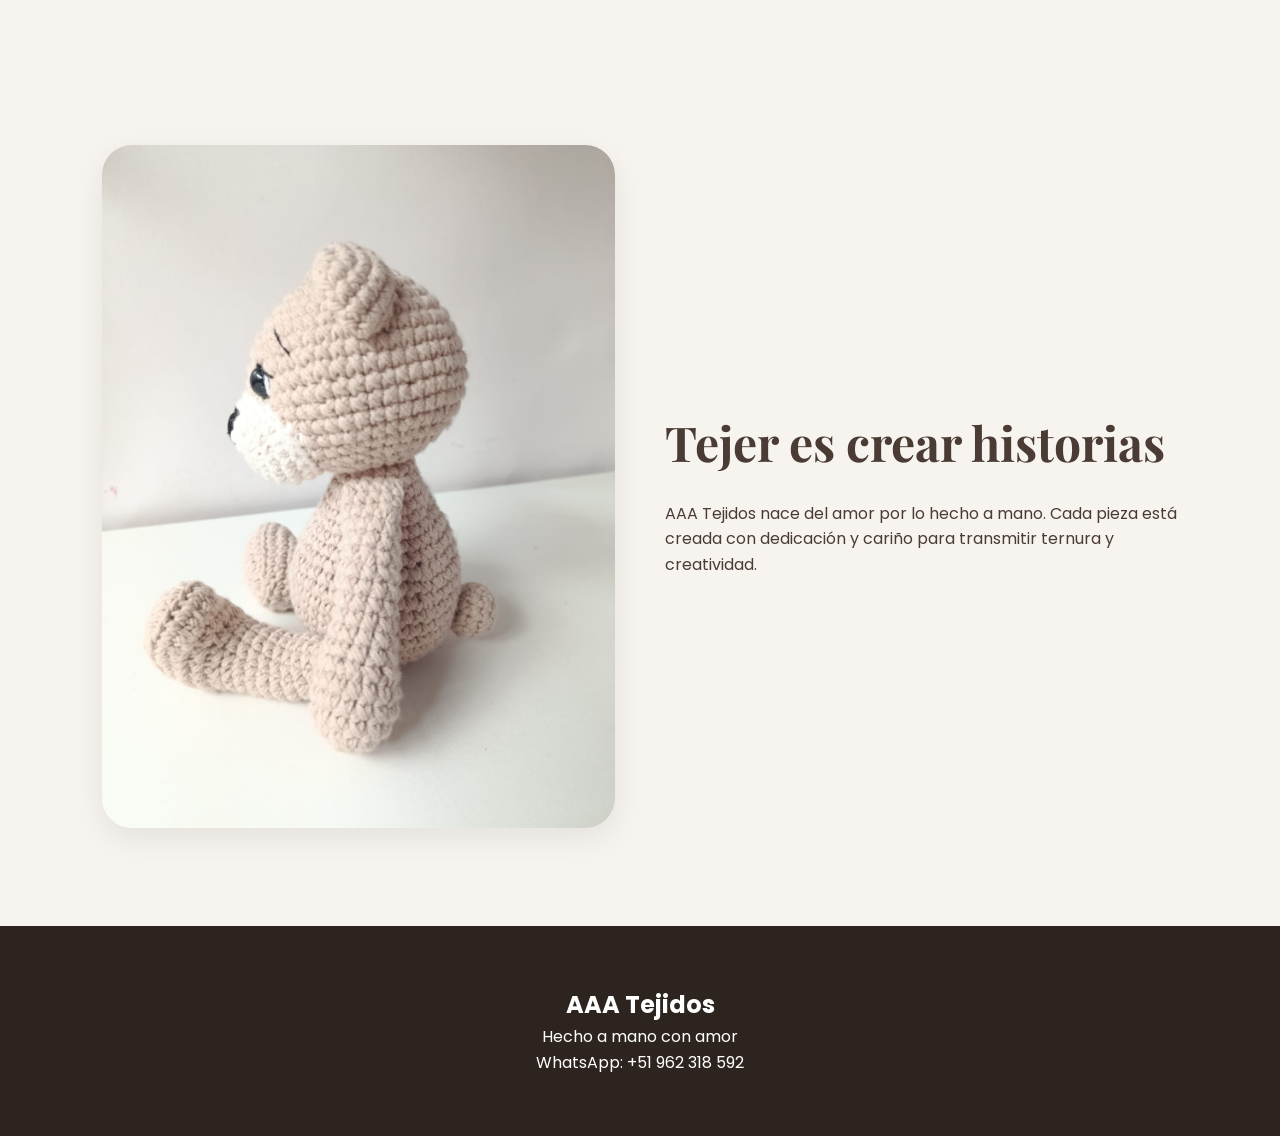
==== commit 824dd59c: "Update index.html" ====
--- a/index.html
+++ b/index.html
@@ -2,12 +2,240 @@
 <html lang="es">
 
 <head>
+
 <meta charset="UTF-8">
 <meta name="viewport" content="width=device-width, initial-scale=1.0">
 
 <title>AAA Tejidos</title>
 
-<link rel="stylesheet" href="style.css?v=99">
+<link rel="preconnect" href="https://fonts.googleapis.com">
+<link rel="preconnect" href="https://fonts.gstatic.com" crossorigin>
+
+<link href="https://fonts.googleapis.com/css2?family=Playfair+Display:wght@500;700&family=Poppins:wght@300;400;500;600&display=swap" rel="stylesheet">
+
+<style>
+
+:root{
+--bg:#f7f3ee;
+--primary:#c97b63;
+--text:#4a3b34;
+--shadow:0 10px 30px rgba(0,0,0,0.08);
+}
+
+*{
+margin:0;
+padding:0;
+box-sizing:border-box;
+}
+
+body{
+font-family:'Poppins',sans-serif;
+background:var(--bg);
+color:var(--text);
+line-height:1.6;
+}
+
+header{
+background:white;
+padding:20px 8%;
+display:flex;
+justify-content:space-between;
+align-items:center;
+position:sticky;
+top:0;
+z-index:999;
+box-shadow:0 2px 10px rgba(0,0,0,0.05);
+}
+
+.logo{
+font-family:'Playfair Display',serif;
+font-size:2rem;
+font-weight:700;
+color:var(--primary);
+}
+
+nav{
+display:flex;
+gap:25px;
+}
+
+nav a{
+text-decoration:none;
+color:var(--text);
+font-weight:500;
+}
+
+.hero{
+min-height:90vh;
+display:grid;
+grid-template-columns:1fr 1fr;
+align-items:center;
+padding:60px 8%;
+gap:50px;
+}
+
+.hero-text h1{
+font-family:'Playfair Display',serif;
+font-size:4rem;
+line-height:1.1;
+margin-bottom:20px;
+}
+
+.hero-text p{
+font-size:1.1rem;
+margin-bottom:30px;
+color:#666;
+}
+
+.btns{
+display:flex;
+gap:15px;
+}
+
+.btn{
+padding:14px 28px;
+border-radius:50px;
+text-decoration:none;
+font-weight:600;
+}
+
+.btn-primary{
+background:var(--primary);
+color:white;
+}
+
+.btn-secondary{
+border:2px solid var(--primary);
+color:var(--primary);
+}
+
+.hero img{
+width:100%;
+border-radius:30px;
+box-shadow:var(--shadow);
+}
+
+.section{
+padding:90px 8%;
+}
+
+.section-title{
+text-align:center;
+font-family:'Playfair Display',serif;
+font-size:2.5rem;
+margin-bottom:50px;
+}
+
+.products{
+display:grid;
+grid-template-columns:repeat(auto-fit,minmax(250px,1fr));
+gap:30px;
+}
+
+.card{
+background:white;
+border-radius:25px;
+overflow:hidden;
+box-shadow:var(--shadow);
+transition:0.3s;
+}
+
+.card:hover{
+transform:translateY(-10px);
+}
+
+.card img{
+width:100%;
+height:280px;
+object-fit:cover;
+}
+
+.card-content{
+padding:20px;
+}
+
+.price{
+color:var(--primary);
+font-weight:700;
+margin:15px 0;
+}
+
+.card-content a{
+display:inline-block;
+background:var(--primary);
+color:white;
+text-decoration:none;
+padding:10px 18px;
+border-radius:30px;
+}
+
+.about{
+display:grid;
+grid-template-columns:1fr 1fr;
+gap:50px;
+align-items:center;
+}
+
+.about img{
+width:100%;
+border-radius:30px;
+box-shadow:var(--shadow);
+}
+
+.about-text h2{
+font-family:'Playfair Display',serif;
+font-size:3rem;
+margin-bottom:20px;
+}
+
+footer{
+background:#2d2420;
+color:white;
+padding:60px 8%;
+text-align:center;
+}
+
+.whatsapp{
+position:fixed;
+bottom:20px;
+right:20px;
+width:65px;
+height:65px;
+background:#25d366;
+border-radius:50%;
+display:flex;
+align-items:center;
+justify-content:center;
+font-size:2rem;
+text-decoration:none;
+color:white;
+box-shadow:var(--shadow);
+}
+
+@media(max-width:900px){
+
+.hero,
+.about{
+grid-template-columns:1fr;
+}
+
+.hero-text h1{
+font-size:3rem;
+}
+
+header{
+flex-direction:column;
+gap:20px;
+}
+
+nav{
+flex-wrap:wrap;
+justify-content:center;
+}
+
+}
+
+</style>
 
 </head>
 
@@ -21,8 +249,6 @@
 
 <nav>
 <a href="#productos">Productos</a>
-<a href="#amigurumis">Amigurumis</a>
-<a href="#llaveros">Llaveros</a>
 <a href="#contacto">Contacto</a>
 </nav>
 
@@ -47,8 +273,7 @@
 Ver productos
 </a>
 
-<a
-href="https://api.whatsapp.com/send?phone=51962318592"
+<a href="https://api.whatsapp.com/send?phone=51962318592"
 class="btn btn-secondary">
 WhatsApp
 </a>
@@ -58,7 +283,7 @@
 </div>
 
 <div>
-<img src="foto1.jpeg" alt="">
+<img src="foto1.jpeg">
 </div>
 
 </section>
@@ -174,8 +399,7 @@
 
 </footer>
 
-<a
-class="whatsapp"
+<a class="whatsapp"
 href="https://api.whatsapp.com/send?phone=51962318592">
 💬
 </a>
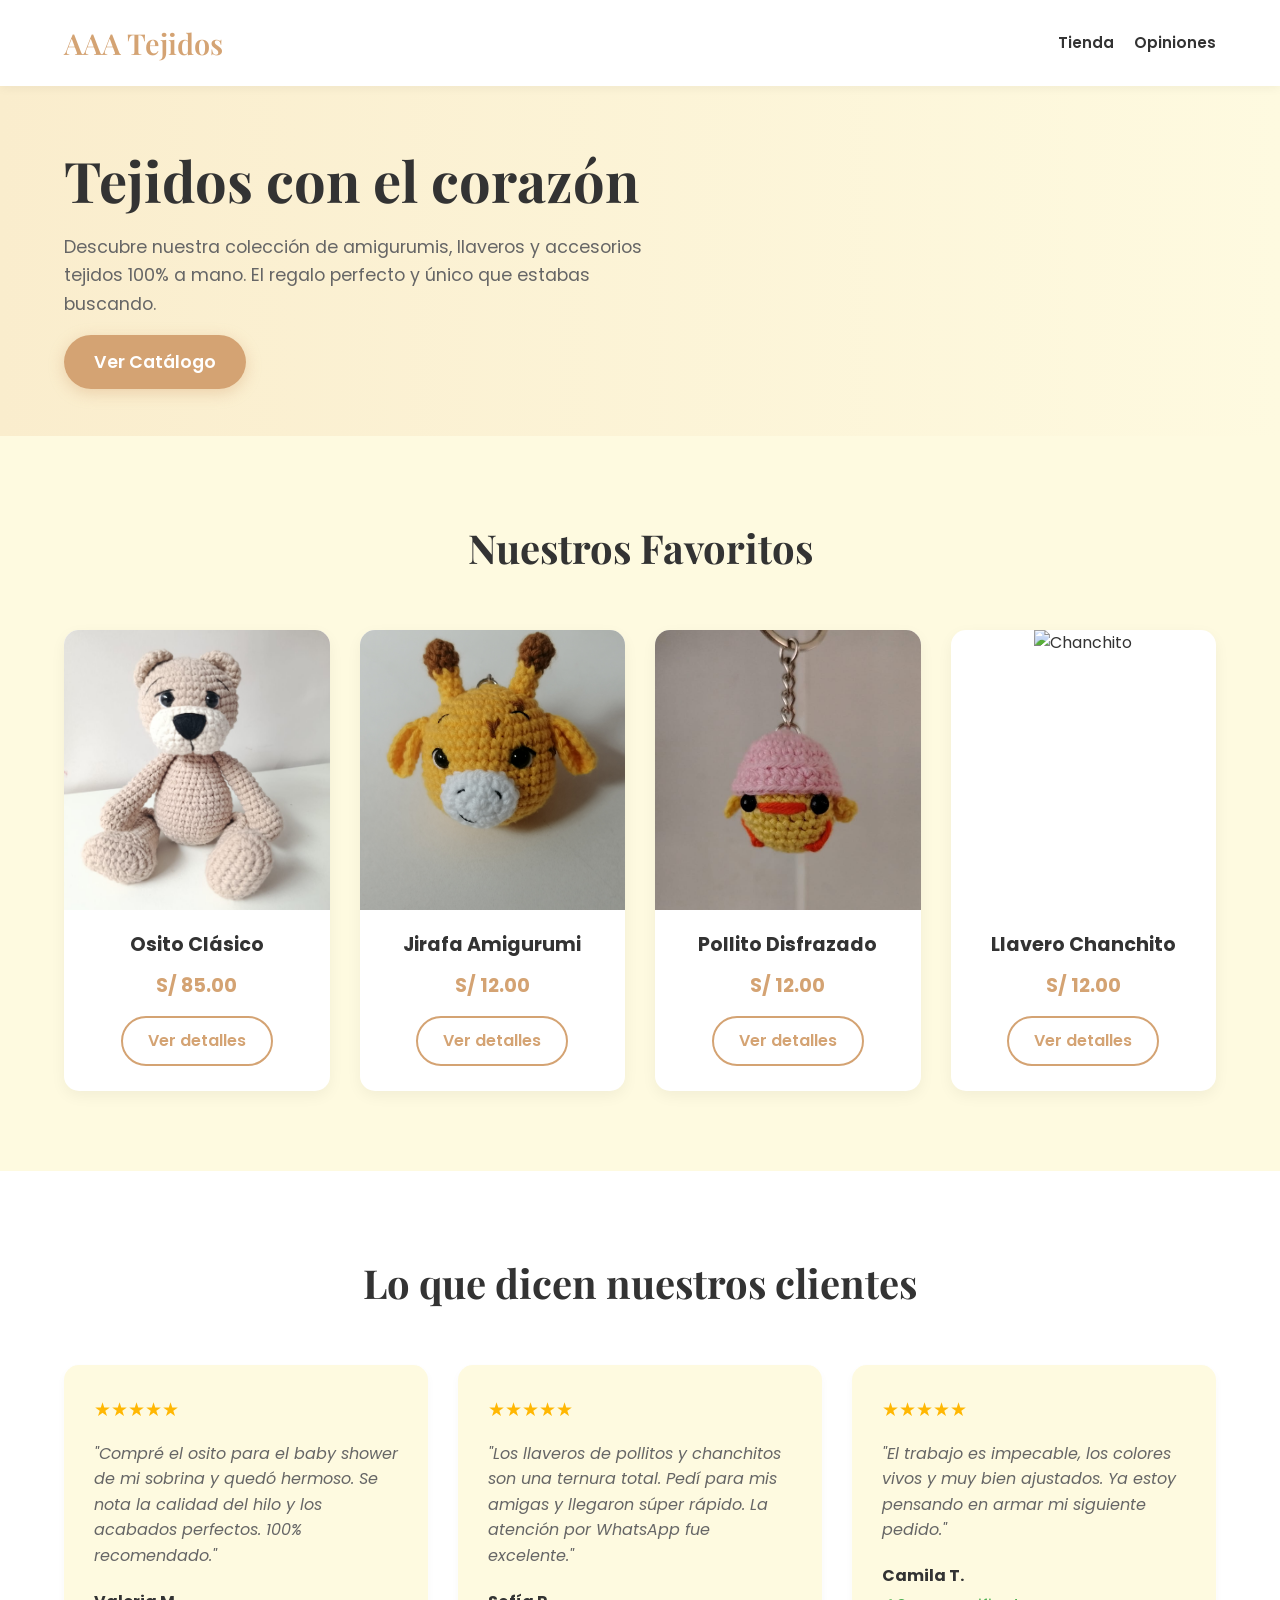
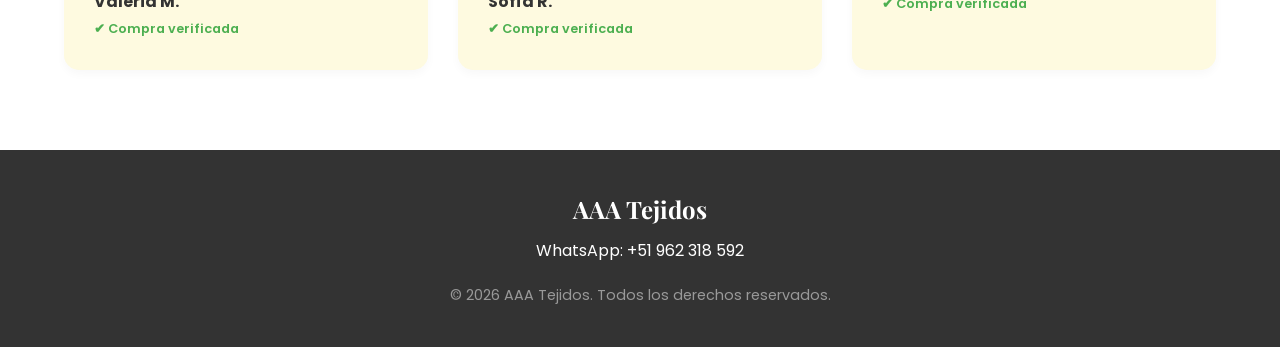
==== commit 0356df0e: "Update index.html" ====
--- a/index.html
+++ b/index.html
@@ -1,408 +1,236 @@
 <!DOCTYPE html>
 <html lang="es">
-
 <head>
-
-<meta charset="UTF-8">
-<meta name="viewport" content="width=device-width, initial-scale=1.0">
-
-<title>AAA Tejidos</title>
-
-<link rel="preconnect" href="https://fonts.googleapis.com">
-<link rel="preconnect" href="https://fonts.gstatic.com" crossorigin>
-
-<link href="https://fonts.googleapis.com/css2?family=Playfair+Display:wght@500;700&family=Poppins:wght@300;400;500;600&display=swap" rel="stylesheet">
-
-<style>
-
-:root{
---bg:#f7f3ee;
---primary:#c97b63;
---text:#4a3b34;
---shadow:0 10px 30px rgba(0,0,0,0.08);
-}
-
-*{
-margin:0;
-padding:0;
-box-sizing:border-box;
-}
-
-body{
-font-family:'Poppins',sans-serif;
-background:var(--bg);
-color:var(--text);
-line-height:1.6;
-}
-
-header{
-background:white;
-padding:20px 8%;
-display:flex;
-justify-content:space-between;
-align-items:center;
-position:sticky;
-top:0;
-z-index:999;
-box-shadow:0 2px 10px rgba(0,0,0,0.05);
-}
-
-.logo{
-font-family:'Playfair Display',serif;
-font-size:2rem;
-font-weight:700;
-color:var(--primary);
-}
-
-nav{
-display:flex;
-gap:25px;
-}
-
-nav a{
-text-decoration:none;
-color:var(--text);
-font-weight:500;
-}
-
-.hero{
-min-height:90vh;
-display:grid;
-grid-template-columns:1fr 1fr;
-align-items:center;
-padding:60px 8%;
-gap:50px;
-}
-
-.hero-text h1{
-font-family:'Playfair Display',serif;
-font-size:4rem;
-line-height:1.1;
-margin-bottom:20px;
-}
-
-.hero-text p{
-font-size:1.1rem;
-margin-bottom:30px;
-color:#666;
-}
-
-.btns{
-display:flex;
-gap:15px;
-}
-
-.btn{
-padding:14px 28px;
-border-radius:50px;
-text-decoration:none;
-font-weight:600;
-}
-
-.btn-primary{
-background:var(--primary);
-color:white;
-}
-
-.btn-secondary{
-border:2px solid var(--primary);
-color:var(--primary);
-}
-
-.hero img{
-width:100%;
-border-radius:30px;
-box-shadow:var(--shadow);
-}
-
-.section{
-padding:90px 8%;
-}
-
-.section-title{
-text-align:center;
-font-family:'Playfair Display',serif;
-font-size:2.5rem;
-margin-bottom:50px;
-}
-
-.products{
-display:grid;
-grid-template-columns:repeat(auto-fit,minmax(250px,1fr));
-gap:30px;
-}
-
-.card{
-background:white;
-border-radius:25px;
-overflow:hidden;
-box-shadow:var(--shadow);
-transition:0.3s;
-}
-
-.card:hover{
-transform:translateY(-10px);
-}
-
-.card img{
-width:100%;
-height:280px;
-object-fit:cover;
-}
-
-.card-content{
-padding:20px;
-}
-
-.price{
-color:var(--primary);
-font-weight:700;
-margin:15px 0;
-}
-
-.card-content a{
-display:inline-block;
-background:var(--primary);
-color:white;
-text-decoration:none;
-padding:10px 18px;
-border-radius:30px;
-}
-
-.about{
-display:grid;
-grid-template-columns:1fr 1fr;
-gap:50px;
-align-items:center;
-}
-
-.about img{
-width:100%;
-border-radius:30px;
-box-shadow:var(--shadow);
-}
-
-.about-text h2{
-font-family:'Playfair Display',serif;
-font-size:3rem;
-margin-bottom:20px;
-}
-
-footer{
-background:#2d2420;
-color:white;
-padding:60px 8%;
-text-align:center;
-}
-
-.whatsapp{
-position:fixed;
-bottom:20px;
-right:20px;
-width:65px;
-height:65px;
-background:#25d366;
-border-radius:50%;
-display:flex;
-align-items:center;
-justify-content:center;
-font-size:2rem;
-text-decoration:none;
-color:white;
-box-shadow:var(--shadow);
-}
-
-@media(max-width:900px){
-
-.hero,
-.about{
-grid-template-columns:1fr;
-}
-
-.hero-text h1{
-font-size:3rem;
-}
-
-header{
-flex-direction:column;
-gap:20px;
-}
-
-nav{
-flex-wrap:wrap;
-justify-content:center;
-}
-
-}
-
-</style>
-
+    <meta charset="UTF-8">
+    <meta name="viewport" content="width=device-width, initial-scale=1.0">
+    <title>AAA Tejidos | Amor en cada punto</title>
+    
+    <link rel="preconnect" href="https://fonts.googleapis.com">
+    <link rel="preconnect" href="https://fonts.gstatic.com" crossorigin>
+    <link href="https://fonts.googleapis.com/css2?family=Poppins:wght@300;400;600;700&family=Playfair+Display:ital,wght@0,600;1,600&display=swap" rel="stylesheet">
+
+    <style>
+        :root {
+            --primario: #d4a373;
+            --secundario: #faedcd;
+            --texto-oscuro: #333333;
+            --texto-claro: #666666;
+            --fondo: #fefae0;
+            --blanco: #ffffff;
+            --estrellas: #ffb703;
+        }
+
+        * { margin: 0; padding: 0; box-sizing: border-box; }
+
+        body {
+            font-family: 'Poppins', sans-serif;
+            background-color: var(--fondo);
+            color: var(--texto-oscuro);
+            line-height: 1.6;
+        }
+
+        header {
+            background-color: var(--blanco);
+            padding: 20px 5%;
+            display: flex;
+            justify-content: space-between;
+            align-items: center;
+            box-shadow: 0 2px 10px rgba(0,0,0,0.05);
+            position: sticky;
+            top: 0;
+            z-index: 1000;
+        }
+        .logo {
+            font-family: 'Playfair Display', serif;
+            font-size: 1.8rem;
+            color: var(--primario);
+            text-decoration: none;
+            font-weight: 600;
+        }
+        nav { display: flex; gap: 20px; }
+        nav a {
+            text-decoration: none;
+            color: var(--texto-oscuro);
+            font-weight: 600;
+            font-size: 0.95rem;
+            transition: color 0.3s;
+        }
+        nav a:hover { color: var(--primario); }
+
+        .hero {
+            display: flex;
+            align-items: center;
+            justify-content: space-between;
+            padding: 60px 5%;
+            background: linear-gradient(to right, var(--secundario), var(--fondo));
+        }
+        .hero-text { flex: 1; max-width: 600px; }
+        .hero-text h1 { font-family: 'Playfair Display', serif; font-size: 3.5rem; margin-bottom: 20px; line-height: 1.2; }
+        .hero-text p { font-size: 1.1rem; color: var(--texto-claro); margin-bottom: 30px; }
+        .btn-comprar {
+            background-color: var(--primario);
+            color: var(--blanco);
+            padding: 15px 30px;
+            border-radius: 30px;
+            text-decoration: none;
+            font-weight: 600;
+            font-size: 1.1rem;
+            box-shadow: 0 4px 15px rgba(212, 163, 115, 0.4);
+            transition: transform 0.3s, box-shadow 0.3s;
+        }
+        .btn-comprar:hover { transform: translateY(-3px); box-shadow: 0 6px 20px rgba(212, 163, 115, 0.6); }
+
+        .seccion { padding: 80px 5%; }
+        .titulo-seccion { text-align: center; font-family: 'Playfair Display', serif; font-size: 2.5rem; margin-bottom: 50px; }
+        
+        .grid-productos {
+            display: grid;
+            grid-template-columns: repeat(auto-fit, minmax(250px, 1fr));
+            gap: 30px;
+        }
+        .tarjeta-producto {
+            background: var(--blanco);
+            border-radius: 15px;
+            overflow: hidden;
+            box-shadow: 0 5px 15px rgba(0,0,0,0.05);
+            transition: transform 0.3s;
+            text-align: center;
+            padding-bottom: 25px;
+        }
+        .tarjeta-producto:hover { transform: translateY(-10px); }
+        .img-container { width: 100%; height: 280px; overflow: hidden; }
+        .img-container img { width: 100%; height: 100%; object-fit: cover; transition: transform 0.5s; }
+        .tarjeta-producto:hover .img-container img { transform: scale(1.08); }
+        .tarjeta-producto h3 { margin: 20px 0 10px; font-size: 1.2rem; padding: 0 10px; }
+        .precio { color: var(--primario); font-weight: 700; font-size: 1.2rem; margin-bottom: 15px; }
+        .tarjeta-producto a.btn-linea {
+            display: inline-block; padding: 10px 25px; border: 2px solid var(--primario);
+            color: var(--primario); border-radius: 25px; text-decoration: none; font-weight: 600;
+            transition: all 0.3s;
+        }
+        .tarjeta-producto a.btn-linea:hover { background: var(--primario); color: var(--blanco); }
+
+        .seccion-reviews {
+            background-color: var(--blanco);
+            padding: 80px 5%;
+        }
+        .grid-reviews {
+            display: grid;
+            grid-template-columns: repeat(auto-fit, minmax(300px, 1fr));
+            gap: 30px;
+        }
+        .tarjeta-review {
+            background: var(--fondo);
+            padding: 30px;
+            border-radius: 15px;
+            box-shadow: 0 4px 10px rgba(0,0,0,0.03);
+        }
+        .estrellas { color: var(--estrellas); font-size: 1.2rem; margin-bottom: 15px; }
+        .texto-review { font-style: italic; color: var(--texto-claro); margin-bottom: 20px; }
+        .cliente { font-weight: 700; color: var(--texto-oscuro); }
+        .compra-verificada { font-size: 0.8rem; color: #4caf50; font-weight: 600; margin-top: 5px; }
+
+        footer { background-color: var(--texto-oscuro); color: var(--blanco); text-align: center; padding: 40px 5%; }
+        
+        @media (max-width: 768px) {
+            .hero { flex-direction: column; text-align: center; padding: 40px 5%; }
+            .hero-text h1 { font-size: 2.5rem; }
+            nav { display: none; }
+        }
+    </style>
 </head>
-
 <body>
 
-<header>
-
-<div class="logo">
-AAA Tejidos
-</div>
-
-<nav>
-<a href="#productos">Productos</a>
-<a href="#contacto">Contacto</a>
-</nav>
-
-</header>
-
-<section class="hero">
-
-<div class="hero-text">
-
-<h1>
-Entre hilos,<br>
-colores y creatividad
-</h1>
-
-<p>
-Tejidos hechos a mano con amor, delicadeza y creatividad.
-</p>
-
-<div class="btns">
-
-<a href="#productos" class="btn btn-primary">
-Ver productos
-</a>
-
-<a href="https://api.whatsapp.com/send?phone=51962318592"
-class="btn btn-secondary">
-WhatsApp
-</a>
-
-</div>
-
-</div>
-
-<div>
-<img src="foto1.jpeg">
-</div>
-
-</section>
-
-<section class="section" id="productos">
-
-<h2 class="section-title">
-Productos destacados
-</h2>
-
-<div class="products">
-
-<div class="card">
-
-<img src="foto1.jpeg">
-
-<div class="card-content">
-
-<h3>Osito Clásico</h3>
-
-<div class="price">
-S/ 85.00
-</div>
-
-<a href="Osito.html">
-Ver producto
-</a>
-
-</div>
-
-</div>
-
-<div class="card">
-
-<img src="pollito1.jpeg">
-
-<div class="card-content">
-
-<h3>Pollito Crochet</h3>
-
-<div class="price">
-S/ 12.00
-</div>
-
-<a href="pollito.html">
-Ver producto
-</a>
-
-</div>
-
-</div>
-
-<div class="card">
-
-<img src="llaveroconejito1.jpg">
-
-<div class="card-content">
-
-<h3>Conejito Tejido</h3>
-
-<div class="price">
-S/ 12.00
-</div>
-
-<a href="llaveroconejito.html">
-Ver producto
-</a>
-
-</div>
-
-</div>
-
-</div>
-
-</section>
-
-<section class="section">
-
-<div class="about">
-
-<div>
-<img src="foto2.jpeg">
-</div>
-
-<div class="about-text">
-
-<h2>
-Tejer es crear historias
-</h2>
-
-<p>
-AAA Tejidos nace del amor por lo hecho a mano.
-Cada pieza está creada con dedicación y cariño para transmitir ternura y creatividad.
-</p>
-
-</div>
-
-</div>
-
-</section>
-
-<footer id="contacto">
-
-<h2>AAA Tejidos</h2>
-
-<p>
-Hecho a mano con amor
-</p>
-
-<p>
-WhatsApp: +51 962 318 592
-</p>
-
-</footer>
-
-<a class="whatsapp"
-href="https://api.whatsapp.com/send?phone=51962318592">
-💬
-</a>
+    <header>
+        <a href="#" class="logo">AAA Tejidos</a>
+        <nav>
+            <a href="#productos">Tienda</a>
+            <a href="#reviews">Opiniones</a>
+        </nav>
+    </header>
+
+    <section class="hero">
+        <div class="hero-text">
+            <h1>Tejidos con el corazón</h1>
+            <p>Descubre nuestra colección de amigurumis, llaveros y accesorios tejidos 100% a mano. El regalo perfecto y único que estabas buscando.</p>
+            <a href="#productos" class="btn-comprar">Ver Catálogo</a>
+        </div>
+    </section>
+
+    <section id="productos" class="seccion">
+        <h2 class="titulo-seccion">Nuestros Favoritos</h2>
+        <div class="grid-productos">
+            
+            <div class="tarjeta-producto">
+                <div class="img-container"><img src="foto1.jpeg" alt="Osito"></div>
+                <h3>Osito Clásico</h3>
+                <div class="precio">S/ 85.00</div>
+                <a href="osito.html" class="btn-linea">Ver detalles</a>
+            </div>
+
+            <div class="tarjeta-producto">
+                <div class="img-container"><img src="jirafa1.jpg" alt="Jirafa"></div>
+                <h3>Jirafa Amigurumi</h3>
+                <div class="precio">S/ 12.00</div>
+                <a href="jirafa.html" class="btn-linea">Ver detalles</a>
+            </div>
+
+            <div class="tarjeta-producto">
+                <div class="img-container"><img src="pollito1.jpeg" alt="Pollito"></div>
+                <h3>Pollito Disfrazado</h3>
+                <div class="precio">S/ 12.00</div>
+                <a href="pollito.html" class="btn-linea">Ver detalles</a>
+            </div>
+
+            <div class="tarjeta-producto">
+                <div class="img-container"><img src="chanchito1.jpg" alt="Chanchito"></div>
+                <h3>Llavero Chanchito</h3>
+                <div class="precio">S/ 12.00</div>
+                <a href="chanchito.html" class="btn-linea">Ver detalles</a>
+            </div>
+
+        </div>
+    </section>
+
+    <section id="reviews" class="seccion-reviews">
+        <h2 class="titulo-seccion">Lo que dicen nuestros clientes</h2>
+        <div class="grid-reviews">
+            
+            <div class="tarjeta-review">
+                <div class="estrellas">★★★★★</div>
+                <p class="texto-review">"Compré el osito para el baby shower de mi sobrina y quedó hermoso. Se nota la calidad del hilo y los acabados perfectos. 100% recomendado."</p>
+                <div class="cliente">
+                    Valeria M.
+                    <div class="compra-verificada">✔ Compra verificada</div>
+                </div>
+            </div>
+
+            <div class="tarjeta-review">
+                <div class="estrellas">★★★★★</div>
+                <p class="texto-review">"Los llaveros de pollitos y chanchitos son una ternura total. Pedí para mis amigas y llegaron súper rápido. La atención por WhatsApp fue excelente."</p>
+                <div class="cliente">
+                    Sofía R.
+                    <div class="compra-verificada">✔ Compra verificada</div>
+                </div>
+            </div>
+
+            <div class="tarjeta-review">
+                <div class="estrellas">★★★★★</div>
+                <p class="texto-review">"El trabajo es impecable, los colores vivos y muy bien ajustados. Ya estoy pensando en armar mi siguiente pedido."</p>
+                <div class="cliente">
+                    Camila T.
+                    <div class="compra-verificada">✔ Compra verificada</div>
+                </div>
+            </div>
+
+        </div>
+    </section>
+
+    <footer>
+        <h2 style="font-family: 'Playfair Display', serif; margin-bottom: 10px;">AAA Tejidos</h2>
+        <p>WhatsApp: +51 962 318 592</p>
+        <p style="margin-top: 20px; font-size: 0.9rem; color: #999;">&copy; 2026 AAA Tejidos. Todos los derechos reservados.</p>
+    </footer>
 
 </body>
 </html>
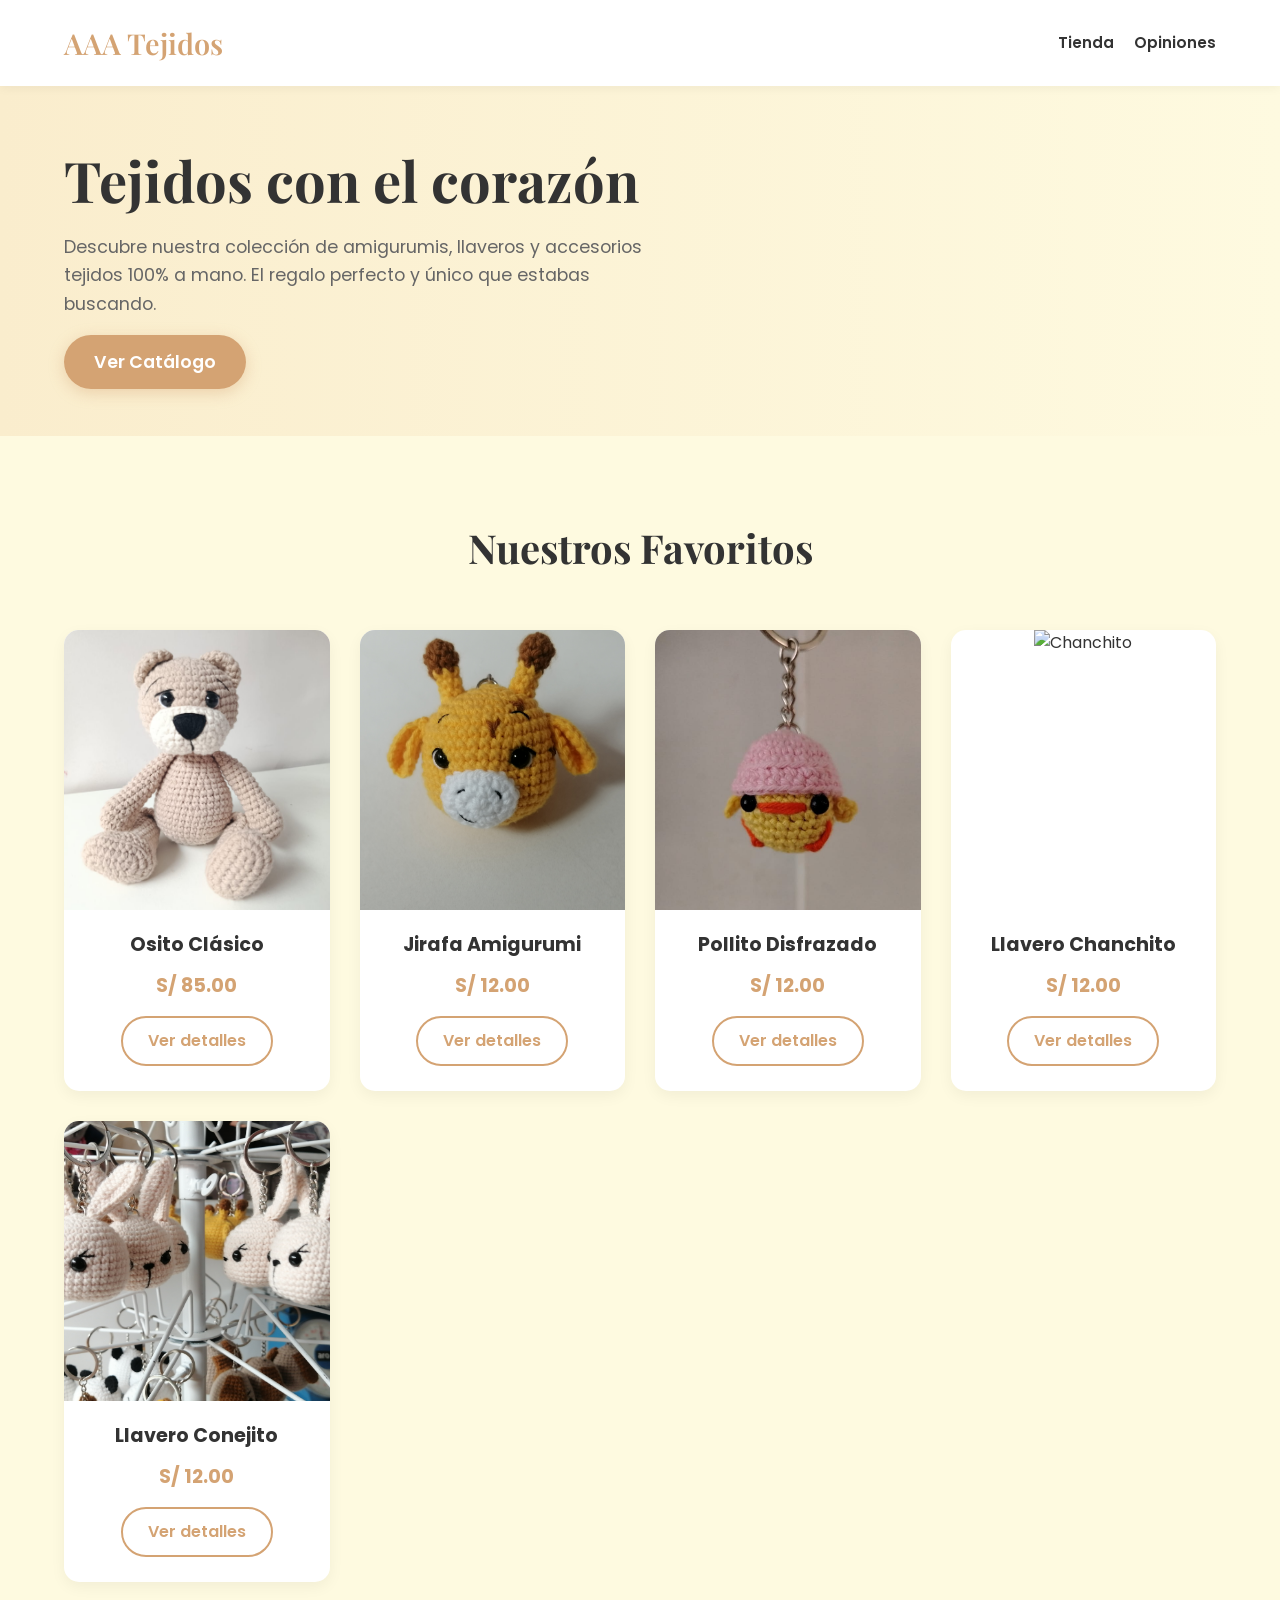
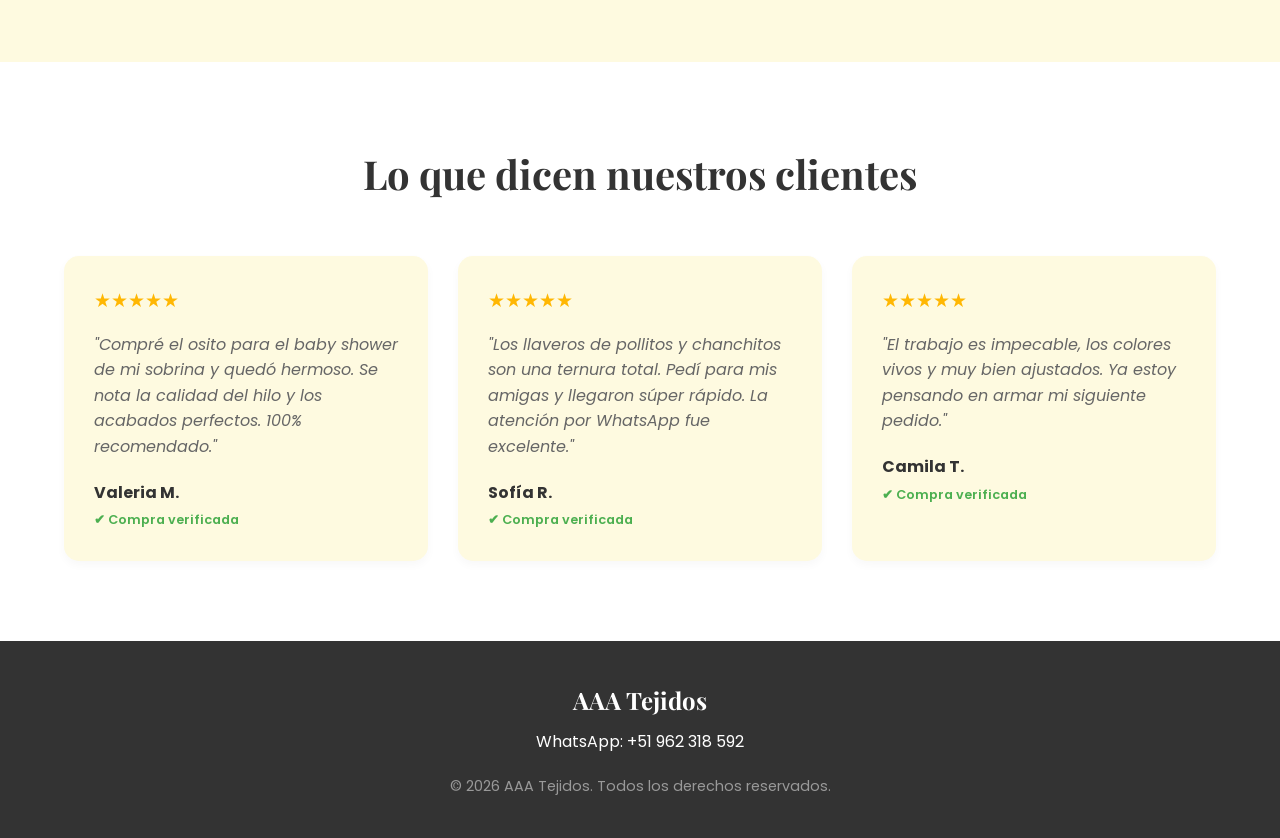
==== commit 7be9e22a: "Update index.html" ====
--- a/index.html
+++ b/index.html
@@ -189,6 +189,13 @@
                 <a href="chanchito.html" class="btn-linea">Ver detalles</a>
             </div>
 
+            <div class="tarjeta-producto">
+                <div class="img-container"><img src="llaveroconejito4.jpg" alt="Conejito"></div>
+                <h3>Llavero Conejito</h3>
+                <div class="precio">S/ 12.00</div>
+                <a href="conejito.html" class="btn-linea">Ver detalles</a>
+            </div>
+
         </div>
     </section>
 
